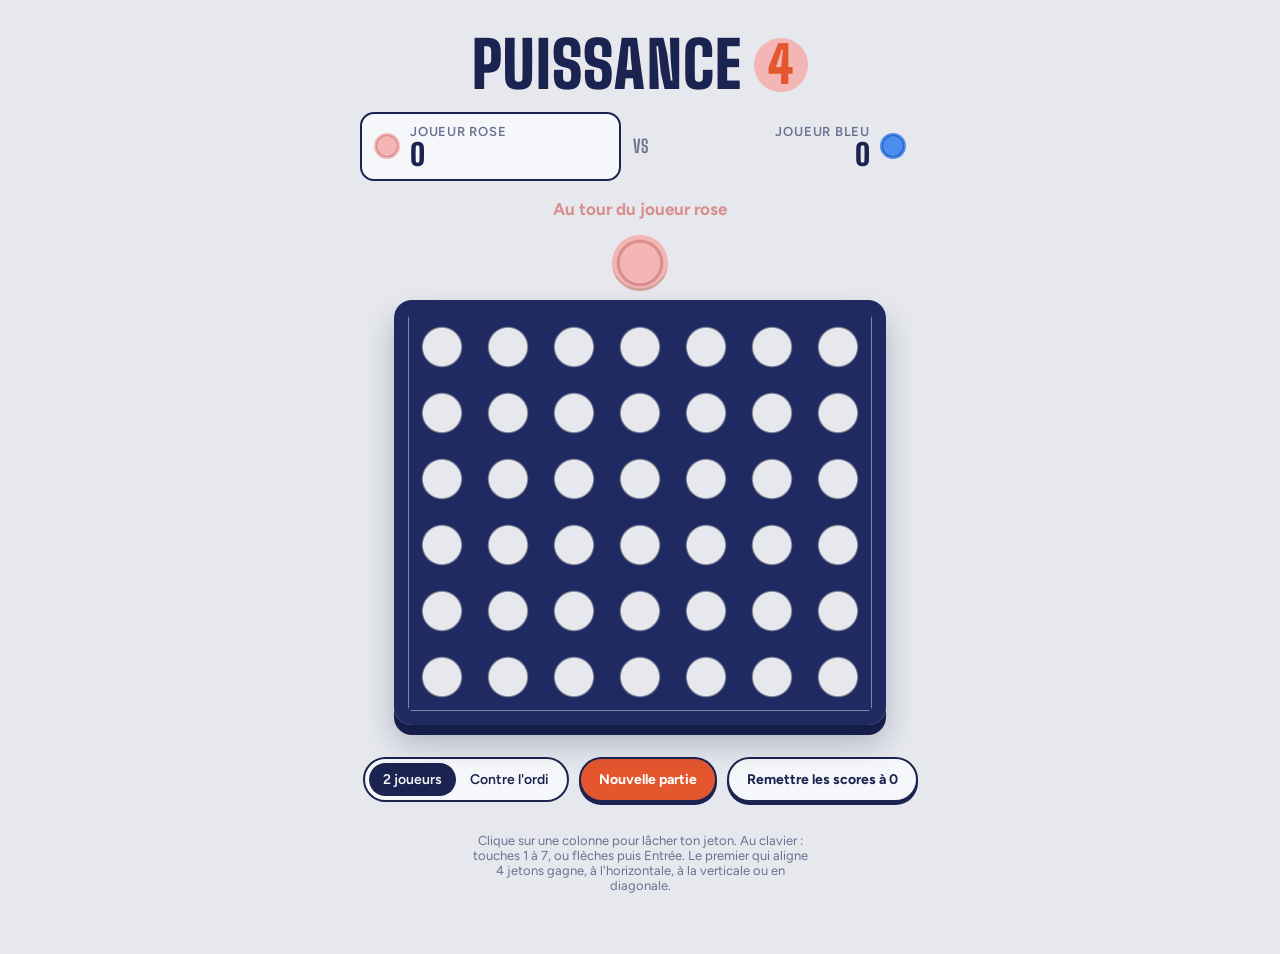
==== index.html @ 3b533d45 "Premier commit : Puissance 4 Noa Co-Authored-By: Claude Opus 5.5 <noreply@anthropic.com>" ====
<!doctype html>
<html lang="fr">
<head>
<meta charset="utf-8">
<meta name="viewport" content="width=device-width, initial-scale=1, viewport-fit=cover">
<title>Puissance 4</title>
<meta name="claude:viewport-fit-sides" content="cover">
<link rel="preconnect" href="https://fonts.googleapis.com">
<link rel="stylesheet" href="https://fonts.googleapis.com/css2?family=Big+Shoulders+Display:wght@700;900&family=Figtree:wght@400;600;700&display=swap">
<style>
  /* Mise en page : une colonne centrée, le plateau est la pièce maîtresse, comme la boîte du jeu posée sur la table. */
  :root {
    --table: #E6E8EE;      /* fond, gris légèrement bleuté */
    --ink: #1B2350;        /* texte, bleu nuit */
    --board: #1F2A63;      /* plateau bleu marine */
    --board-edge: #151D49;
    --rose: #F3B6B4;       /* jetons joueur 1 */
    --rose-deep: #D98F8D;
    --bleu: #4C8DF0;       /* jetons joueur 2 */
    --bleu-deep: #2F67C4;
    --accent: #E4572E;     /* orange des lettres de la boîte */
    --muted: #6A7090;
    --card: #F6F7FA;

    --display: "Big Shoulders Display", "Arial Narrow", Impact, sans-serif;
    --body: "Figtree", system-ui, -apple-system, "Segoe UI", sans-serif;

    --cell: min(12.4vw, 66px);
    --pad: calc(var(--cell) * 0.22);
    color-scheme: light;
  }
  html, body { background: var(--table); color: var(--ink); }
  body {
    font-family: var(--body);
    font-size: 15px;
    padding-left: max(16px, env(safe-area-inset-left, 0px));
    padding-right: max(16px, env(safe-area-inset-right, 0px));
    padding-block: 28px 40px;
  }
  .wrap { max-width: 560px; margin: 0 auto; display: flex; flex-direction: column; align-items: center; gap: 18px; }

  h1 {
    font-family: var(--display);
    font-weight: 900;
    font-size: clamp(40px, 11vw, 64px);
    line-height: .9;
    letter-spacing: .02em;
    text-transform: uppercase;
    margin: 0;
    display: flex; align-items: center; gap: .18em;
  }
  h1 .four {
    display: inline-grid; place-items: center;
    width: 1.05em; height: 1.05em; border-radius: 50%;
    background: var(--rose); color: var(--accent);
    font-size: .8em;
  }

  /* Score et tour */
  .scoreboard { display: grid; grid-template-columns: 1fr auto 1fr; align-items: center; gap: 12px; width: 100%; }
  .player {
    display: flex; align-items: center; gap: 10px;
    padding: 10px 12px; border-radius: 14px;
    border: 2px solid transparent;
    transition: border-color .2s, background .2s;
    min-width: 0;
  }
  .player.p2 { flex-direction: row-reverse; text-align: right; }
  .player.active { border-color: var(--ink); background: var(--card); }
  .chip { width: 26px; height: 26px; border-radius: 50%; flex: none; }
  .chip.r { background: radial-gradient(circle, var(--rose) 52%, var(--rose-deep) 54%, var(--rose-deep) 60%, var(--rose) 62%); }
  .chip.b { background: radial-gradient(circle, var(--bleu) 52%, var(--bleu-deep) 54%, var(--bleu-deep) 60%, var(--bleu) 62%); }
  .pname { font-weight: 600; font-size: 13px; color: var(--muted); text-transform: uppercase; letter-spacing: .06em; white-space: nowrap; overflow: hidden; text-overflow: ellipsis; }
  .pscore { font-family: var(--display); font-weight: 900; font-size: 30px; line-height: 1; font-variant-numeric: tabular-nums; }
  .vs { font-family: var(--display); font-weight: 700; color: var(--muted); font-size: 18px; }

  .status { min-height: 1.4em; font-weight: 700; font-size: 17px; text-align: center; }
  .status .r { color: var(--rose-deep); }
  .status .b { color: var(--bleu-deep); }

  /* Plateau */
  .game { position: relative; touch-action: manipulation; user-select: none; -webkit-user-select: none; }
  .hover-row { position: relative; height: calc(var(--cell) * 0.9); margin: 0 var(--pad); }
  .ghost {
    position: absolute; bottom: 4px; left: 0;
    width: var(--cell); height: var(--cell);
    display: grid; place-items: center;
    transition: transform .12s ease-out, opacity .15s;
    pointer-events: none;
  }
  .ghost .disc { width: 84%; height: 84%; }

  .board {
    position: relative;
    padding: var(--pad);
    border-radius: 18px;
  }
  .discs, .front {
    display: grid;
    grid-template-columns: repeat(7, var(--cell));
    grid-template-rows: repeat(6, var(--cell));
  }
  .discs { position: relative; z-index: 1; }
  .slot { display: grid; place-items: center; position: relative; }
  /* La façade du plateau passe devant les jetons : on voit le jeton tomber derrière les trous */
  .front {
    position: absolute; inset: 0; z-index: 2;
    padding: var(--pad);
    border-radius: 18px;
    box-shadow: inset 0 0 0 var(--pad) var(--board), 0 10px 0 var(--board-edge), 0 18px 30px rgba(20,25,60,.25);
    pointer-events: none;
  }
  .hole { background: radial-gradient(circle, transparent 40%, rgba(0,0,0,.28) 41%, var(--board) 44.5%); }

  .disc {
    width: 80%; height: 80%; border-radius: 50%;
  }
  .disc.r { background: radial-gradient(circle, var(--rose) 50%, var(--rose-deep) 52%, var(--rose-deep) 58%, var(--rose) 60%); box-shadow: inset 0 -3px 0 rgba(0,0,0,.12); }
  .disc.b { background: radial-gradient(circle, var(--bleu) 50%, var(--bleu-deep) 52%, var(--bleu-deep) 58%, var(--bleu) 60%); box-shadow: inset 0 -3px 0 rgba(0,0,0,.15); }
  .discs .disc.drop { animation: fall var(--t, .45s) cubic-bezier(.5,0,1,1) forwards, bounce .22s ease-out var(--t, .45s); }
  @keyframes fall { from { transform: translateY(var(--from)); } to { transform: translateY(0); } }
  @keyframes bounce { 0% { transform: translateY(0); } 40% { transform: translateY(-14%); } 100% { transform: translateY(0); } }

  .discs .disc.win { animation: pulse .9s ease-in-out infinite alternate; outline: 4px solid #fff; outline-offset: -2px; }
  .board.over .disc:not(.win) { opacity: .45; transition: opacity .4s; }
  @keyframes pulse { from { transform: scale(1); } to { transform: scale(1.1); } }

  /* Colonnes cliquables, posées au-dessus de tout */
  .cols { position: absolute; inset: 0; z-index: 3; display: grid; grid-template-columns: repeat(7, 1fr); padding: 0 var(--pad); }
  .col { background: none; border: 0; padding: 0; cursor: pointer; border-radius: 8px; }
  .col:focus-visible { outline: 3px solid var(--accent); outline-offset: -3px; }
  .col:disabled { cursor: default; }

  /* Commandes */
  .controls { display: flex; flex-wrap: wrap; justify-content: center; gap: 10px; margin-top: 14px; }
  .seg { display: inline-flex; background: var(--card); border-radius: 999px; padding: 4px; border: 2px solid var(--ink); }
  .seg button { border: 0; background: none; font: 600 14px var(--body); color: var(--ink); padding: 8px 14px; border-radius: 999px; cursor: pointer; }
  .seg button[aria-pressed="true"] { background: var(--ink); color: var(--card); }
  .btn { font: 700 14px var(--body); padding: 10px 18px; border-radius: 999px; border: 2px solid var(--ink); background: var(--accent); color: #fff; cursor: pointer; box-shadow: 0 3px 0 var(--ink); }
  .btn.ghostbtn { background: var(--card); color: var(--ink); }
  .btn:active { transform: translateY(2px); box-shadow: 0 1px 0 var(--ink); }
  button:focus-visible { outline: 3px solid var(--accent); outline-offset: 2px; }

  .hint { color: var(--muted); font-size: 13px; text-align: center; max-width: 42ch; }

  @media (prefers-reduced-motion: reduce) {
    .discs .disc.drop { animation: none; }
    .disc.win { animation: none; }
  }
</style>
</head>
<body>

<div class="wrap">
  <h1>Puissance <span class="four">4</span></h1>

  <div class="scoreboard">
    <div class="player p1 active" id="p1">
      <span class="chip r"></span>
      <div style="min-width:0"><div class="pname" id="name1">Joueur rose</div><div class="pscore" id="score1">0</div></div>
    </div>
    <span class="vs">VS</span>
    <div class="player p2" id="p2">
      <span class="chip b"></span>
      <div style="min-width:0"><div class="pname" id="name2">Joueur bleu</div><div class="pscore" id="score2">0</div></div>
    </div>
  </div>

  <div class="status" id="status" aria-live="polite"></div>

  <div class="game">
    <div class="hover-row"><div class="ghost" id="ghost"><div class="disc r"></div></div></div>
    <div class="board" id="board">
      <div class="discs" id="discs"></div>
      <div class="front" id="front"></div>
      <div class="cols" id="cols"></div>
    </div>
  </div>

  <div class="controls">
    <div class="seg" role="group" aria-label="Mode de jeu">
      <button id="mode2" aria-pressed="true">2 joueurs</button>
      <button id="modeAI" aria-pressed="false">Contre l'ordi</button>
    </div>
    <button class="btn" id="newGame">Nouvelle partie</button>
    <button class="btn ghostbtn" id="resetScore">Remettre les scores à 0</button>
  </div>

  <p class="hint">Clique sur une colonne pour lâcher ton jeton. Au clavier : touches 1 à 7, ou flèches puis Entrée. Le premier qui aligne 4 jetons gagne, à l'horizontale, à la verticale ou en diagonale.</p>
</div>

<script>
(() => {
  const ROWS = 6, COLS = 7;
  const NAMES = { 1: "rose", 2: "bleu" };
  const $ = id => document.getElementById(id);
  const discsEl = $("discs"), frontEl = $("front"), colsEl = $("cols"), boardEl = $("board");
  const ghost = $("ghost"), statusEl = $("status");

  let grid, current, starter = 1, over, busy, vsAI = false, hoverCol = 3;
  const scores = { 1: 0, 2: 0 };

  // Construction du plateau : 42 emplacements, 42 trous, 7 colonnes cliquables
  const slots = [];
  for (let r = 0; r < ROWS; r++) {
    slots.push([]);
    for (let c = 0; c < COLS; c++) {
      const s = document.createElement("div"); s.className = "slot";
      discsEl.appendChild(s); slots[r].push(s);
      const h = document.createElement("div"); h.className = "hole";
      frontEl.appendChild(h);
    }
  }
  const colBtns = [];
  for (let c = 0; c < COLS; c++) {
    const b = document.createElement("button");
    b.className = "col"; b.setAttribute("aria-label", "Colonne " + (c + 1));
    b.addEventListener("click", () => humanPlay(c));
    b.addEventListener("pointerenter", () => setHover(c));
    b.addEventListener("focus", () => setHover(c));
    colsEl.appendChild(b); colBtns.push(b);
  }

  function newGame() {
    grid = Array.from({ length: ROWS }, () => Array(COLS).fill(0));
    slots.flat().forEach(s => s.innerHTML = "");
    boardEl.classList.remove("over");
    over = false; busy = false;
    current = starter;
    starter = starter === 1 ? 2 : 1; // on alterne qui commence
    render();
    maybeAI();
  }

  const lowestRow = (g, c) => { for (let r = ROWS - 1; r >= 0; r--) if (!g[r][c]) return r; return -1; };

  // Vérifie si le jeton posé en (r,c) complète un alignement de 4
  function winningLine(g, r, c, p) {
    const dirs = [[0, 1], [1, 0], [1, 1], [1, -1]];
    for (const [dr, dc] of dirs) {
      const line = [[r, c]];
      for (const s of [1, -1]) {
        let rr = r + dr * s, cc = c + dc * s;
        while (rr >= 0 && rr < ROWS && cc >= 0 && cc < COLS && g[rr][cc] === p) {
          line.push([rr, cc]); rr += dr * s; cc += dc * s;
        }
      }
      if (line.length >= 4) return line;
    }
    return null;
  }

  function humanPlay(c) {
    if (over || busy || (vsAI && current === 2)) return;
    play(c);
  }

  function play(c) {
    const r = lowestRow(grid, c);
    if (r < 0) { statusEl.textContent = "Cette colonne est pleine, choisis-en une autre."; return; }
    busy = true;
    grid[r][c] = current;
    const d = document.createElement("div");
    d.className = "disc drop " + (current === 1 ? "r" : "b");
    // Le jeton part du dessus du plateau : plus il tombe bas, plus la chute dure
    d.style.setProperty("--from", `calc(${-(r + 1.3)} * var(--cell))`);
    const t = 0.22 + 0.06 * r;
    d.style.setProperty("--t", t + "s");
    slots[r][c].appendChild(d);
    ghost.style.opacity = 0;

    const reduce = matchMedia("(prefers-reduced-motion: reduce)").matches;
    setTimeout(() => afterMove(r, c), reduce ? 50 : (t + 0.2) * 1000);
  }

  function afterMove(r, c) {
    const line = winningLine(grid, r, c, current);
    if (line) {
      over = true;
      scores[current]++;
      line.forEach(([rr, cc]) => slots[rr][cc].firstChild.classList.add("win"));
      boardEl.classList.add("over");
      statusEl.innerHTML = `<span class="${current === 1 ? "r" : "b"}">${label(current)} ${vsAI && current === 1 ? "gagnes" : "gagne"} !</span>`;
    } else if (grid[0].every(Boolean)) {
      over = true;
      statusEl.textContent = "Match nul, le plateau est plein.";
    } else {
      current = current === 1 ? 2 : 1;
    }
    busy = false;
    render();
    maybeAI();
  }

  function label(p) {
    if (vsAI) return p === 1 ? "Tu" : "L'ordi";
    return "Le joueur " + NAMES[p];
  }

  function render() {
    $("score1").textContent = scores[1];
    $("score2").textContent = scores[2];
    $("name1").textContent = vsAI ? "Toi" : "Joueur rose";
    $("name2").textContent = vsAI ? "Ordi" : "Joueur bleu";
    $("p1").classList.toggle("active", !over && current === 1);
    $("p2").classList.toggle("active", !over && current === 2);
    colBtns.forEach((b, c) => b.disabled = over || grid[0][c] !== 0);
    if (!over) {
      const who = `<span class="${current === 1 ? "r" : "b"}">`;
      statusEl.innerHTML = vsAI
        ? (current === 1 ? `${who}À toi de jouer</span>` : `${who}L'ordi réfléchit…</span>`)
        : `${who}Au tour du joueur ${NAMES[current]}</span>`;
    }
    ghost.firstChild.className = "disc " + (current === 1 ? "r" : "b");
    const showGhost = !over && !busy && !(vsAI && current === 2);
    ghost.style.opacity = showGhost ? 1 : 0;
    setHover(hoverCol);
  }

  function setHover(c) {
    hoverCol = c;
    ghost.style.transform = `translateX(calc(${c} * var(--cell)))`;
  }

  // IA simple : gagne si possible, bloque sinon, évite d'offrir la victoire, préfère le centre
  function aiChoose() {
    const valid = [...Array(COLS).keys()].filter(c => grid[0][c] === 0);
    const test = (c, p) => { const r = lowestRow(grid, c); grid[r][c] = p; const w = !!winningLine(grid, r, c, p); grid[r][c] = 0; return w; };
    for (const c of valid) if (test(c, 2)) return c;
    for (const c of valid) if (test(c, 1)) return c;
    const safe = valid.filter(c => {
      const r = lowestRow(grid, c);
      if (r === 0) return true;
      grid[r][c] = 2;
      const danger = test(c, 1);
      grid[r][c] = 0;
      return !danger;
    });
    const pool = safe.length ? safe : valid;
    let best = pool[0], bestScore = -Infinity;
    for (const c of pool) {
      const s = (3 - Math.abs(3 - c)) + Math.random() * 2.2;
      if (s > bestScore) { bestScore = s; best = c; }
    }
    return best;
  }

  function maybeAI() {
    if (vsAI && !over && current === 2) {
      busy = true;
      setTimeout(() => { busy = false; play(aiChoose()); }, 550);
    }
  }

  function setMode(ai) {
    vsAI = ai;
    $("mode2").setAttribute("aria-pressed", String(!ai));
    $("modeAI").setAttribute("aria-pressed", String(ai));
    scores[1] = scores[2] = 0;
    starter = 1;
    newGame();
  }

  $("mode2").addEventListener("click", () => setMode(false));
  $("modeAI").addEventListener("click", () => setMode(true));
  $("newGame").addEventListener("click", newGame);
  $("resetScore").addEventListener("click", () => { scores[1] = scores[2] = 0; render(); });

  document.addEventListener("keydown", e => {
    if (e.target.closest && e.target.closest(".controls")) return;
    if (/^[1-7]$/.test(e.key)) { humanPlay(+e.key - 1); setHover(+e.key - 1); }
    else if (e.key === "ArrowLeft") { setHover(Math.max(0, hoverCol - 1)); e.preventDefault(); }
    else if (e.key === "ArrowRight") { setHover(Math.min(COLS - 1, hoverCol + 1)); e.preventDefault(); }
    else if ((e.key === "Enter" || e.key === " " || e.key === "ArrowDown") && !e.target.classList.contains("col")) { humanPlay(hoverCol); e.preventDefault(); }
  });

  newGame();
})();
</script>
</body>
</html>
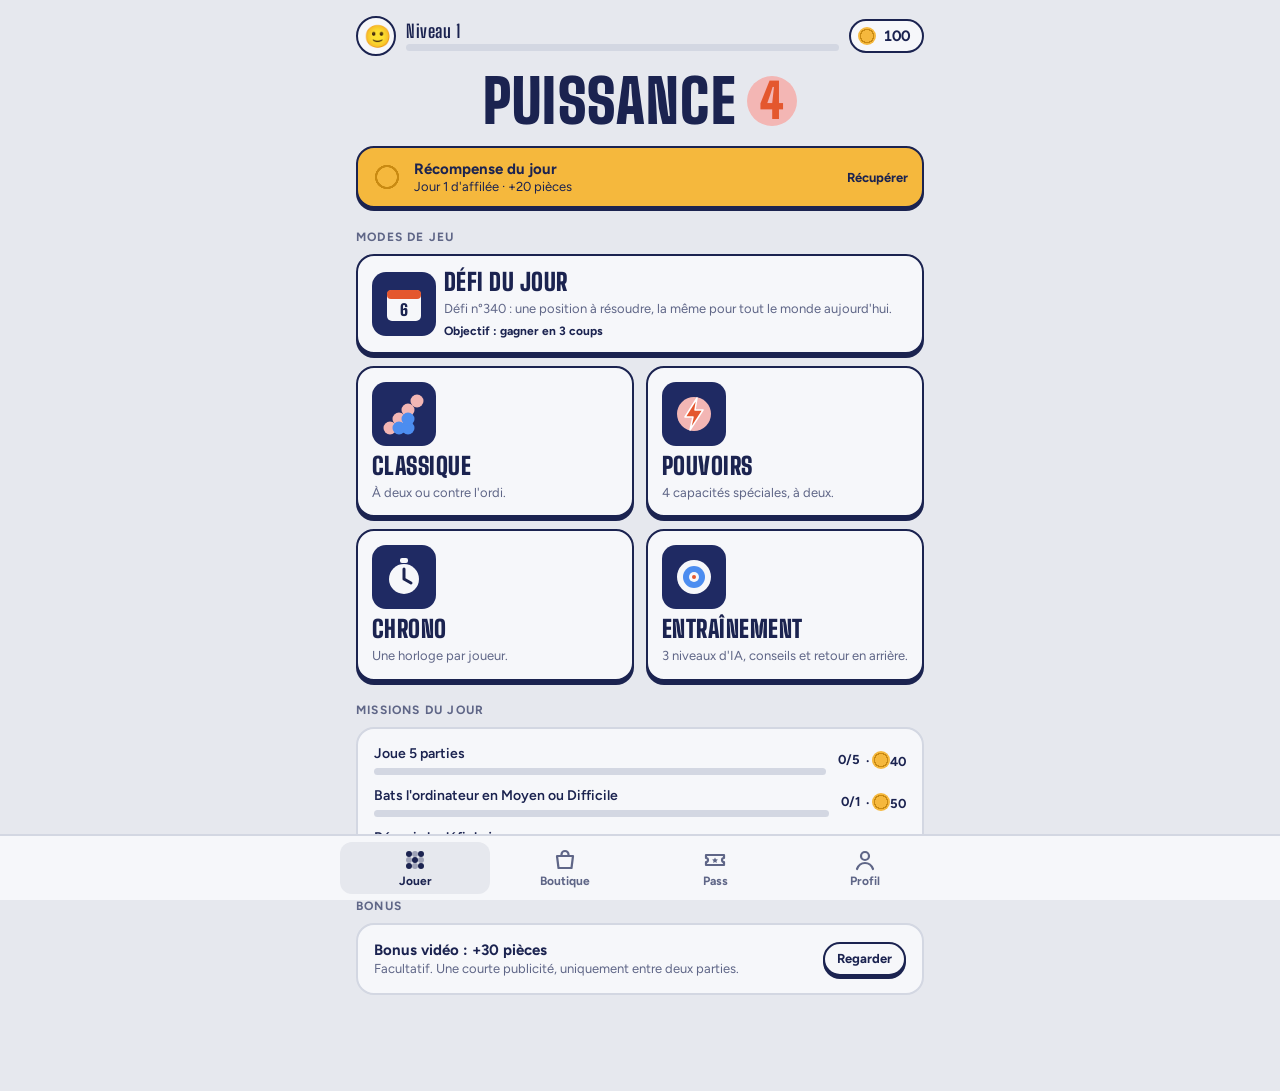
==== commit f89c5013: "Ajouter les modes de jeu, la progression et la boutique cosmétique - Menu des modes : Classique, Pou" ====
--- a/index.html
+++ b/index.html
@@ -3,379 +3,144 @@
 <head>
 <meta charset="utf-8">
 <meta name="viewport" content="width=device-width, initial-scale=1, viewport-fit=cover">
-<title>Puissance 4</title>
-<meta name="claude:viewport-fit-sides" content="cover">
+<title>Puissance 4 Noa</title>
+<meta name="description" content="Puissance 4 gratuit : classique, pouvoirs, chrono, défi du jour et entraînement contre l'ordinateur.">
 <link rel="preconnect" href="https://fonts.googleapis.com">
 <link rel="stylesheet" href="https://fonts.googleapis.com/css2?family=Big+Shoulders+Display:wght@700;900&family=Figtree:wght@400;600;700&display=swap">
-<style>
-  /* Mise en page : une colonne centrée, le plateau est la pièce maîtresse, comme la boîte du jeu posée sur la table. */
-  :root {
-    --table: #E6E8EE;      /* fond, gris légèrement bleuté */
-    --ink: #1B2350;        /* texte, bleu nuit */
-    --board: #1F2A63;      /* plateau bleu marine */
-    --board-edge: #151D49;
-    --rose: #F3B6B4;       /* jetons joueur 1 */
-    --rose-deep: #D98F8D;
-    --bleu: #4C8DF0;       /* jetons joueur 2 */
-    --bleu-deep: #2F67C4;
-    --accent: #E4572E;     /* orange des lettres de la boîte */
-    --muted: #6A7090;
-    --card: #F6F7FA;
-
-    --display: "Big Shoulders Display", "Arial Narrow", Impact, sans-serif;
-    --body: "Figtree", system-ui, -apple-system, "Segoe UI", sans-serif;
-
-    --cell: min(12.4vw, 66px);
-    --pad: calc(var(--cell) * 0.22);
-    color-scheme: light;
-  }
-  html, body { background: var(--table); color: var(--ink); }
-  body {
-    font-family: var(--body);
-    font-size: 15px;
-    padding-left: max(16px, env(safe-area-inset-left, 0px));
-    padding-right: max(16px, env(safe-area-inset-right, 0px));
-    padding-block: 28px 40px;
-  }
-  .wrap { max-width: 560px; margin: 0 auto; display: flex; flex-direction: column; align-items: center; gap: 18px; }
-
-  h1 {
-    font-family: var(--display);
-    font-weight: 900;
-    font-size: clamp(40px, 11vw, 64px);
-    line-height: .9;
-    letter-spacing: .02em;
-    text-transform: uppercase;
-    margin: 0;
-    display: flex; align-items: center; gap: .18em;
-  }
-  h1 .four {
-    display: inline-grid; place-items: center;
-    width: 1.05em; height: 1.05em; border-radius: 50%;
-    background: var(--rose); color: var(--accent);
-    font-size: .8em;
-  }
-
-  /* Score et tour */
-  .scoreboard { display: grid; grid-template-columns: 1fr auto 1fr; align-items: center; gap: 12px; width: 100%; }
-  .player {
-    display: flex; align-items: center; gap: 10px;
-    padding: 10px 12px; border-radius: 14px;
-    border: 2px solid transparent;
-    transition: border-color .2s, background .2s;
-    min-width: 0;
-  }
-  .player.p2 { flex-direction: row-reverse; text-align: right; }
-  .player.active { border-color: var(--ink); background: var(--card); }
-  .chip { width: 26px; height: 26px; border-radius: 50%; flex: none; }
-  .chip.r { background: radial-gradient(circle, var(--rose) 52%, var(--rose-deep) 54%, var(--rose-deep) 60%, var(--rose) 62%); }
-  .chip.b { background: radial-gradient(circle, var(--bleu) 52%, var(--bleu-deep) 54%, var(--bleu-deep) 60%, var(--bleu) 62%); }
-  .pname { font-weight: 600; font-size: 13px; color: var(--muted); text-transform: uppercase; letter-spacing: .06em; white-space: nowrap; overflow: hidden; text-overflow: ellipsis; }
-  .pscore { font-family: var(--display); font-weight: 900; font-size: 30px; line-height: 1; font-variant-numeric: tabular-nums; }
-  .vs { font-family: var(--display); font-weight: 700; color: var(--muted); font-size: 18px; }
-
-  .status { min-height: 1.4em; font-weight: 700; font-size: 17px; text-align: center; }
-  .status .r { color: var(--rose-deep); }
-  .status .b { color: var(--bleu-deep); }
-
-  /* Plateau */
-  .game { position: relative; touch-action: manipulation; user-select: none; -webkit-user-select: none; }
-  .hover-row { position: relative; height: calc(var(--cell) * 0.9); margin: 0 var(--pad); }
-  .ghost {
-    position: absolute; bottom: 4px; left: 0;
-    width: var(--cell); height: var(--cell);
-    display: grid; place-items: center;
-    transition: transform .12s ease-out, opacity .15s;
-    pointer-events: none;
-  }
-  .ghost .disc { width: 84%; height: 84%; }
-
-  .board {
-    position: relative;
-    padding: var(--pad);
-    border-radius: 18px;
-  }
-  .discs, .front {
-    display: grid;
-    grid-template-columns: repeat(7, var(--cell));
-    grid-template-rows: repeat(6, var(--cell));
-  }
-  .discs { position: relative; z-index: 1; }
-  .slot { display: grid; place-items: center; position: relative; }
-  /* La façade du plateau passe devant les jetons : on voit le jeton tomber derrière les trous */
-  .front {
-    position: absolute; inset: 0; z-index: 2;
-    padding: var(--pad);
-    border-radius: 18px;
-    box-shadow: inset 0 0 0 var(--pad) var(--board), 0 10px 0 var(--board-edge), 0 18px 30px rgba(20,25,60,.25);
-    pointer-events: none;
-  }
-  .hole { background: radial-gradient(circle, transparent 40%, rgba(0,0,0,.28) 41%, var(--board) 44.5%); }
-
-  .disc {
-    width: 80%; height: 80%; border-radius: 50%;
-  }
-  .disc.r { background: radial-gradient(circle, var(--rose) 50%, var(--rose-deep) 52%, var(--rose-deep) 58%, var(--rose) 60%); box-shadow: inset 0 -3px 0 rgba(0,0,0,.12); }
-  .disc.b { background: radial-gradient(circle, var(--bleu) 50%, var(--bleu-deep) 52%, var(--bleu-deep) 58%, var(--bleu) 60%); box-shadow: inset 0 -3px 0 rgba(0,0,0,.15); }
-  .discs .disc.drop { animation: fall var(--t, .45s) cubic-bezier(.5,0,1,1) forwards, bounce .22s ease-out var(--t, .45s); }
-  @keyframes fall { from { transform: translateY(var(--from)); } to { transform: translateY(0); } }
-  @keyframes bounce { 0% { transform: translateY(0); } 40% { transform: translateY(-14%); } 100% { transform: translateY(0); } }
-
-  .discs .disc.win { animation: pulse .9s ease-in-out infinite alternate; outline: 4px solid #fff; outline-offset: -2px; }
-  .board.over .disc:not(.win) { opacity: .45; transition: opacity .4s; }
-  @keyframes pulse { from { transform: scale(1); } to { transform: scale(1.1); } }
-
-  /* Colonnes cliquables, posées au-dessus de tout */
-  .cols { position: absolute; inset: 0; z-index: 3; display: grid; grid-template-columns: repeat(7, 1fr); padding: 0 var(--pad); }
-  .col { background: none; border: 0; padding: 0; cursor: pointer; border-radius: 8px; }
-  .col:focus-visible { outline: 3px solid var(--accent); outline-offset: -3px; }
-  .col:disabled { cursor: default; }
-
-  /* Commandes */
-  .controls { display: flex; flex-wrap: wrap; justify-content: center; gap: 10px; margin-top: 14px; }
-  .seg { display: inline-flex; background: var(--card); border-radius: 999px; padding: 4px; border: 2px solid var(--ink); }
-  .seg button { border: 0; background: none; font: 600 14px var(--body); color: var(--ink); padding: 8px 14px; border-radius: 999px; cursor: pointer; }
-  .seg button[aria-pressed="true"] { background: var(--ink); color: var(--card); }
-  .btn { font: 700 14px var(--body); padding: 10px 18px; border-radius: 999px; border: 2px solid var(--ink); background: var(--accent); color: #fff; cursor: pointer; box-shadow: 0 3px 0 var(--ink); }
-  .btn.ghostbtn { background: var(--card); color: var(--ink); }
-  .btn:active { transform: translateY(2px); box-shadow: 0 1px 0 var(--ink); }
-  button:focus-visible { outline: 3px solid var(--accent); outline-offset: 2px; }
-
-  .hint { color: var(--muted); font-size: 13px; text-align: center; max-width: 42ch; }
-
-  @media (prefers-reduced-motion: reduce) {
-    .discs .disc.drop { animation: none; }
-    .disc.win { animation: none; }
-  }
-</style>
+<link rel="stylesheet" href="css/style.css?v=7">
 </head>
 <body>
+<div class="app" id="app">
 
-<div class="wrap">
-  <h1>Puissance <span class="four">4</span></h1>
+  <header class="topbar">
+    <button class="avatar-btn" id="topAvatar" aria-label="Ouvrir mon profil">🙂</button>
+    <div class="lvl">
+      <b id="topLevel">Niveau 1</b>
+      <div class="bar" aria-hidden="true"><i id="topLevelBar" style="width:0%"></i></div>
+    </div>
+    <div class="coins" id="topCoins" title="Pièces gagnées en jouant (non convertibles en argent)">
+      <span class="coin" aria-hidden="true"></span><span id="coinCount">0</span><span class="sr" hidden>pièces</span>
+    </div>
+  </header>
 
-  <div class="scoreboard">
-    <div class="player p1 active" id="p1">
-      <span class="chip r"></span>
-      <div style="min-width:0"><div class="pname" id="name1">Joueur rose</div><div class="pscore" id="score1">0</div></div>
+  <!-- ===== Accueil : menu des modes ===== -->
+  <section class="screen" id="screen-home">
+    <h1 class="logo">Puissance <span class="four">4</span></h1>
+    <button class="login-banner" id="loginBanner" hidden></button>
+    <h2 class="section-title">Modes de jeu</h2>
+    <div class="modes" id="modeCards"></div>
+    <h2 class="section-title">Missions du jour</h2>
+    <div class="card missions" id="missionList"></div>
+    <h2 class="section-title">Bonus</h2>
+    <div class="card" id="adCard"></div>
+  </section>
+
+  <!-- ===== Partie ===== -->
+  <section class="screen" id="screen-game" hidden>
+    <div class="gamebar">
+      <button class="back" id="backBtn">← Modes</button>
+      <span class="title" id="modeTitle">Classique</span>
+      <button class="icon-btn" id="rulesBtn" aria-label="Revoir les règles du mode">?</button>
     </div>
-    <span class="vs">VS</span>
-    <div class="player p2" id="p2">
-      <span class="chip b"></span>
-      <div style="min-width:0"><div class="pname" id="name2">Joueur bleu</div><div class="pscore" id="score2">0</div></div>
+    <div class="game-wrap">
+      <div class="scoreboard">
+        <div class="player p1 active" id="p1">
+          <span class="ava" id="ava1">🙂</span>
+          <div class="pinfo"><div class="pname" id="name1">Joueur rose</div><div class="pscore" id="score1">0</div><div class="clock" id="clock1" hidden></div></div>
+        </div>
+        <span class="vs">VS</span>
+        <div class="player p2" id="p2">
+          <span class="ava" id="ava2">🙂</span>
+          <div class="pinfo"><div class="pname" id="name2">Joueur bleu</div><div class="pscore" id="score2">0</div><div class="clock" id="clock2" hidden></div></div>
+        </div>
+      </div>
+
+      <div class="status" id="status" aria-live="polite"></div>
+      <div class="banner" id="banner" hidden></div>
+
+      <div class="game">
+        <div class="hover-row"><div class="ghost" id="ghost"><div class="disc p1"></div></div></div>
+        <div class="board v-pulse" id="board">
+          <div class="discs" id="discs"></div>
+          <div class="front" id="front"></div>
+          <div id="blockLayer"></div>
+          <div class="cols" id="cols"></div>
+        </div>
+      </div>
+
+      <div class="mode-panel" id="powersPanel" hidden></div>
+      <div class="mode-panel" id="trainingPanel" hidden>
+        <div class="tools">
+          <button class="btn secondary" id="hintBtn">Conseil</button>
+          <button class="btn secondary" id="undoBtn">Annuler mon coup</button>
+        </div>
+        <p class="panel-note" id="trainingNote"></p>
+      </div>
+      <div class="mode-panel" id="dailyPanel" hidden></div>
+
+      <div class="controls">
+        <button class="btn" id="newGame">Nouvelle partie</button>
+        <button class="btn secondary" id="resetScore">Remettre les scores à 0</button>
+      </div>
+      <p class="hint-text">Clique sur une colonne pour lâcher ton jeton. Au clavier : touches 1 à 7, ou flèches puis Entrée.</p>
     </div>
-  </div>
+  </section>
 
-  <div class="status" id="status" aria-live="polite"></div>
+  <!-- ===== Boutique ===== -->
+  <section class="screen" id="screen-shop" hidden>
+    <h1 class="screen-title">Boutique</h1>
+    <p class="lead">Uniquement des objets cosmétiques : aucun ne donne d'avantage en partie. La plupart s'obtiennent avec les pièces gagnées en jouant.</p>
+    <div class="chips" id="shopTabs" role="group" aria-label="Catégories"></div>
+    <div id="shopGrid"></div>
+    <div class="card info-card" id="shopInfo"></div>
+  </section>
 
-  <div class="game">
-    <div class="hover-row"><div class="ghost" id="ghost"><div class="disc r"></div></div></div>
-    <div class="board" id="board">
-      <div class="discs" id="discs"></div>
-      <div class="front" id="front"></div>
-      <div class="cols" id="cols"></div>
-    </div>
-  </div>
+  <!-- ===== Pass de saison ===== -->
+  <section class="screen" id="screen-pass" hidden>
+    <h1 class="screen-title">Pass de saison</h1>
+    <p class="lead" id="passLead"></p>
+    <div class="card pass-head" id="passHead"></div>
+    <div class="tiers" id="tierList"></div>
+  </section>
 
-  <div class="controls">
-    <div class="seg" role="group" aria-label="Mode de jeu">
-      <button id="mode2" aria-pressed="true">2 joueurs</button>
-      <button id="modeAI" aria-pressed="false">Contre l'ordi</button>
-    </div>
-    <button class="btn" id="newGame">Nouvelle partie</button>
-    <button class="btn ghostbtn" id="resetScore">Remettre les scores à 0</button>
-  </div>
-
-  <p class="hint">Clique sur une colonne pour lâcher ton jeton. Au clavier : touches 1 à 7, ou flèches puis Entrée. Le premier qui aligne 4 jetons gagne, à l'horizontale, à la verticale ou en diagonale.</p>
+  <!-- ===== Profil ===== -->
+  <section class="screen" id="screen-profile" hidden>
+    <div id="profileBody"></div>
+  </section>
 </div>
 
-<script>
-(() => {
-  const ROWS = 6, COLS = 7;
-  const NAMES = { 1: "rose", 2: "bleu" };
-  const $ = id => document.getElementById(id);
-  const discsEl = $("discs"), frontEl = $("front"), colsEl = $("cols"), boardEl = $("board");
-  const ghost = $("ghost"), statusEl = $("status");
+<nav class="tabbar" id="tabbar" aria-label="Navigation principale">
+  <div class="inner">
+    <button class="tab" data-tab="home" aria-current="page">
+      <svg viewBox="0 0 24 24" fill="currentColor" aria-hidden="true"><circle cx="6" cy="6" r="3"/><circle cx="12" cy="6" r="3" opacity=".35"/><circle cx="18" cy="6" r="3"/><circle cx="6" cy="12" r="3" opacity=".35"/><circle cx="12" cy="12" r="3"/><circle cx="18" cy="12" r="3" opacity=".35"/><circle cx="6" cy="18" r="3"/><circle cx="12" cy="18" r="3" opacity=".35"/><circle cx="18" cy="18" r="3"/></svg>
+      Jouer</button>
+    <button class="tab" data-tab="shop">
+      <svg viewBox="0 0 24 24" fill="none" stroke="currentColor" stroke-width="2.2" stroke-linejoin="round" aria-hidden="true"><path d="M4 8h16l-1.5 12h-13z"/><path d="M8.5 8V6.5a3.5 3.5 0 0 1 7 0V8"/></svg>
+      Boutique</button>
+    <button class="tab" data-tab="pass">
+      <svg viewBox="0 0 24 24" fill="none" stroke="currentColor" stroke-width="2.2" stroke-linejoin="round" aria-hidden="true"><path d="M3 7h18v3a2 2 0 0 0 0 4v3H3v-3a2 2 0 0 0 0-4z"/><path d="M12 9.5l.9 1.8 2 .3-1.45 1.4.35 2-1.8-.95-1.8.95.35-2-1.45-1.4 2-.3z" fill="currentColor" stroke="none"/></svg>
+      Pass</button>
+    <button class="tab" data-tab="profile">
+      <svg viewBox="0 0 24 24" fill="none" stroke="currentColor" stroke-width="2.2" aria-hidden="true"><circle cx="12" cy="8" r="4"/><path d="M4 21c1.5-4 4.5-6 8-6s6.5 2 8 6" stroke-linecap="round"/></svg>
+      Profil</button>
+  </div>
+</nav>
 
-  let grid, current, starter = 1, over, busy, vsAI = false, hoverCol = 3;
-  const scores = { 1: 0, 2: 0 };
+<div class="sheet-backdrop" id="sheet" hidden>
+  <div class="sheet" role="dialog" aria-modal="true" aria-labelledby="sheetTitle" id="sheetBody"></div>
+</div>
+<div class="toast" id="toast" role="status" hidden></div>
+<canvas id="fx" aria-hidden="true"></canvas>
 
-  // Construction du plateau : 42 emplacements, 42 trous, 7 colonnes cliquables
-  const slots = [];
-  for (let r = 0; r < ROWS; r++) {
-    slots.push([]);
-    for (let c = 0; c < COLS; c++) {
-      const s = document.createElement("div"); s.className = "slot";
-      discsEl.appendChild(s); slots[r].push(s);
-      const h = document.createElement("div"); h.className = "hole";
-      frontEl.appendChild(h);
-    }
-  }
-  const colBtns = [];
-  for (let c = 0; c < COLS; c++) {
-    const b = document.createElement("button");
-    b.className = "col"; b.setAttribute("aria-label", "Colonne " + (c + 1));
-    b.addEventListener("click", () => humanPlay(c));
-    b.addEventListener("pointerenter", () => setHover(c));
-    b.addEventListener("focus", () => setHover(c));
-    colsEl.appendChild(b); colBtns.push(b);
-  }
-
-  function newGame() {
-    grid = Array.from({ length: ROWS }, () => Array(COLS).fill(0));
-    slots.flat().forEach(s => s.innerHTML = "");
-    boardEl.classList.remove("over");
-    over = false; busy = false;
-    current = starter;
-    starter = starter === 1 ? 2 : 1; // on alterne qui commence
-    render();
-    maybeAI();
-  }
-
-  const lowestRow = (g, c) => { for (let r = ROWS - 1; r >= 0; r--) if (!g[r][c]) return r; return -1; };
-
-  // Vérifie si le jeton posé en (r,c) complète un alignement de 4
-  function winningLine(g, r, c, p) {
-    const dirs = [[0, 1], [1, 0], [1, 1], [1, -1]];
-    for (const [dr, dc] of dirs) {
-      const line = [[r, c]];
-      for (const s of [1, -1]) {
-        let rr = r + dr * s, cc = c + dc * s;
-        while (rr >= 0 && rr < ROWS && cc >= 0 && cc < COLS && g[rr][cc] === p) {
-          line.push([rr, cc]); rr += dr * s; cc += dc * s;
-        }
-      }
-      if (line.length >= 4) return line;
-    }
-    return null;
-  }
-
-  function humanPlay(c) {
-    if (over || busy || (vsAI && current === 2)) return;
-    play(c);
-  }
-
-  function play(c) {
-    const r = lowestRow(grid, c);
-    if (r < 0) { statusEl.textContent = "Cette colonne est pleine, choisis-en une autre."; return; }
-    busy = true;
-    grid[r][c] = current;
-    const d = document.createElement("div");
-    d.className = "disc drop " + (current === 1 ? "r" : "b");
-    // Le jeton part du dessus du plateau : plus il tombe bas, plus la chute dure
-    d.style.setProperty("--from", `calc(${-(r + 1.3)} * var(--cell))`);
-    const t = 0.22 + 0.06 * r;
-    d.style.setProperty("--t", t + "s");
-    slots[r][c].appendChild(d);
-    ghost.style.opacity = 0;
-
-    const reduce = matchMedia("(prefers-reduced-motion: reduce)").matches;
-    setTimeout(() => afterMove(r, c), reduce ? 50 : (t + 0.2) * 1000);
-  }
-
-  function afterMove(r, c) {
-    const line = winningLine(grid, r, c, current);
-    if (line) {
-      over = true;
-      scores[current]++;
-      line.forEach(([rr, cc]) => slots[rr][cc].firstChild.classList.add("win"));
-      boardEl.classList.add("over");
-      statusEl.innerHTML = `<span class="${current === 1 ? "r" : "b"}">${label(current)} ${vsAI && current === 1 ? "gagnes" : "gagne"} !</span>`;
-    } else if (grid[0].every(Boolean)) {
-      over = true;
-      statusEl.textContent = "Match nul, le plateau est plein.";
-    } else {
-      current = current === 1 ? 2 : 1;
-    }
-    busy = false;
-    render();
-    maybeAI();
-  }
-
-  function label(p) {
-    if (vsAI) return p === 1 ? "Tu" : "L'ordi";
-    return "Le joueur " + NAMES[p];
-  }
-
-  function render() {
-    $("score1").textContent = scores[1];
-    $("score2").textContent = scores[2];
-    $("name1").textContent = vsAI ? "Toi" : "Joueur rose";
-    $("name2").textContent = vsAI ? "Ordi" : "Joueur bleu";
-    $("p1").classList.toggle("active", !over && current === 1);
-    $("p2").classList.toggle("active", !over && current === 2);
-    colBtns.forEach((b, c) => b.disabled = over || grid[0][c] !== 0);
-    if (!over) {
-      const who = `<span class="${current === 1 ? "r" : "b"}">`;
-      statusEl.innerHTML = vsAI
-        ? (current === 1 ? `${who}À toi de jouer</span>` : `${who}L'ordi réfléchit…</span>`)
-        : `${who}Au tour du joueur ${NAMES[current]}</span>`;
-    }
-    ghost.firstChild.className = "disc " + (current === 1 ? "r" : "b");
-    const showGhost = !over && !busy && !(vsAI && current === 2);
-    ghost.style.opacity = showGhost ? 1 : 0;
-    setHover(hoverCol);
-  }
-
-  function setHover(c) {
-    hoverCol = c;
-    ghost.style.transform = `translateX(calc(${c} * var(--cell)))`;
-  }
-
-  // IA simple : gagne si possible, bloque sinon, évite d'offrir la victoire, préfère le centre
-  function aiChoose() {
-    const valid = [...Array(COLS).keys()].filter(c => grid[0][c] === 0);
-    const test = (c, p) => { const r = lowestRow(grid, c); grid[r][c] = p; const w = !!winningLine(grid, r, c, p); grid[r][c] = 0; return w; };
-    for (const c of valid) if (test(c, 2)) return c;
-    for (const c of valid) if (test(c, 1)) return c;
-    const safe = valid.filter(c => {
-      const r = lowestRow(grid, c);
-      if (r === 0) return true;
-      grid[r][c] = 2;
-      const danger = test(c, 1);
-      grid[r][c] = 0;
-      return !danger;
-    });
-    const pool = safe.length ? safe : valid;
-    let best = pool[0], bestScore = -Infinity;
-    for (const c of pool) {
-      const s = (3 - Math.abs(3 - c)) + Math.random() * 2.2;
-      if (s > bestScore) { bestScore = s; best = c; }
-    }
-    return best;
-  }
-
-  function maybeAI() {
-    if (vsAI && !over && current === 2) {
-      busy = true;
-      setTimeout(() => { busy = false; play(aiChoose()); }, 550);
-    }
-  }
-
-  function setMode(ai) {
-    vsAI = ai;
-    $("mode2").setAttribute("aria-pressed", String(!ai));
-    $("modeAI").setAttribute("aria-pressed", String(ai));
-    scores[1] = scores[2] = 0;
-    starter = 1;
-    newGame();
-  }
-
-  $("mode2").addEventListener("click", () => setMode(false));
-  $("modeAI").addEventListener("click", () => setMode(true));
-  $("newGame").addEventListener("click", newGame);
-  $("resetScore").addEventListener("click", () => { scores[1] = scores[2] = 0; render(); });
-
-  document.addEventListener("keydown", e => {
-    if (e.target.closest && e.target.closest(".controls")) return;
-    if (/^[1-7]$/.test(e.key)) { humanPlay(+e.key - 1); setHover(+e.key - 1); }
-    else if (e.key === "ArrowLeft") { setHover(Math.max(0, hoverCol - 1)); e.preventDefault(); }
-    else if (e.key === "ArrowRight") { setHover(Math.min(COLS - 1, hoverCol + 1)); e.preventDefault(); }
-    else if ((e.key === "Enter" || e.key === " " || e.key === "ArrowDown") && !e.target.classList.contains("col")) { humanPlay(hoverCol); e.preventDefault(); }
-  });
-
-  newGame();
-})();
-</script>
+<script src="js/config.js?v=7"></script>
+<script src="js/engine.js?v=7"></script>
+<script src="js/ai.js?v=7"></script>
+<script src="js/daily.js?v=7"></script>
+<script src="js/catalog.js?v=7"></script>
+<script src="js/progress.js?v=7"></script>
+<script src="js/payments.js?v=7"></script>
+<script src="js/ui.js?v=7"></script>
+<script src="js/game.js?v=7"></script>
+<script src="js/app.js?v=7"></script>
 </body>
 </html>
--- a/css/style.css
+++ b/css/style.css
@@ -0,0 +1,437 @@
+/* Puissance 4 Noa : identité visuelle d'origine (fond gris clair, bleu nuit, jetons rose et bleu,
+   typographie épaisse, boutons arrondis), prolongée aux nouveaux écrans. */
+:root {
+  --table: #E6E8EE;      /* fond, gris légèrement bleuté */
+  --ink: #1B2350;        /* texte, bleu nuit */
+  --board: #1F2A63;      /* plateau (changé par les thèmes) */
+  --board-edge: #151D49;
+  --p1: #F3B6B4;         /* jetons joueur 1 (changés par les skins) */
+  --p1-deep: #D98F8D;
+  --p2: #4C8DF0;         /* jetons joueur 2 */
+  --p2-deep: #2F67C4;
+  --accent: #E4572E;     /* orange des lettres de la boîte */
+  --muted: #5F6687;
+  --card: #F6F7FA;
+  --line: #D3D7E2;
+  --gold: #F5B83D;
+  --gold-deep: #C98A12;
+  --good: #1F8A4C;
+  --lock: #9AA0B8;
+
+  --display: "Big Shoulders Display", "Arial Narrow", Impact, sans-serif;
+  --body: "Figtree", system-ui, -apple-system, "Segoe UI", sans-serif;
+
+  --cell: min(12.4vw, 66px);
+  --pad: calc(var(--cell) * 0.22);
+  color-scheme: light;
+}
+* { box-sizing: border-box; }
+html, body { background: var(--table); color: var(--ink); margin: 0; }
+body { font-family: var(--body); font-size: 15px; -webkit-tap-highlight-color: transparent; }
+[hidden] { display: none !important; }
+button { font-family: inherit; color: inherit; }
+button:focus-visible, input:focus-visible { outline: 3px solid var(--accent); outline-offset: 2px; }
+h1, h2, h3 { margin: 0; text-wrap: balance; }
+
+.app {
+  max-width: 600px; margin: 0 auto;
+  padding-left: max(16px, env(safe-area-inset-left, 0px));
+  padding-right: max(16px, env(safe-area-inset-right, 0px));
+  padding-block: 10px calc(96px + env(safe-area-inset-bottom, 0px));
+}
+.app.in-game { padding-bottom: 32px; }
+
+/* ---------- Barre du haut ---------- */
+.topbar { display: flex; align-items: center; gap: 10px; padding-block: 6px 12px; }
+.avatar-btn {
+  width: 40px; height: 40px; border-radius: 50%; border: 2px solid var(--ink); background: var(--card);
+  font-size: 22px; display: grid; place-items: center; cursor: pointer; flex: none;
+}
+.lvl { display: flex; flex-direction: column; gap: 4px; min-width: 0; flex: 1; }
+.lvl b { font-family: var(--display); font-size: 18px; letter-spacing: .03em; line-height: 1; }
+.bar { height: 7px; border-radius: 99px; background: var(--line); overflow: hidden; }
+.bar > i { display: block; height: 100%; background: var(--ink); border-radius: 99px; transition: width .4s; }
+.coins {
+  display: inline-flex; align-items: center; gap: 7px; padding: 6px 12px 6px 7px; border-radius: 99px;
+  background: var(--card); border: 2px solid var(--ink); font-weight: 700; font-variant-numeric: tabular-nums;
+}
+.coin {
+  width: 18px; height: 18px; border-radius: 50%; flex: none; display: inline-block; vertical-align: -3px;
+  background: radial-gradient(circle, var(--gold) 45%, var(--gold-deep) 47%, var(--gold-deep) 56%, var(--gold) 58%);
+}
+.coins.bump { animation: bump .5s; }
+@keyframes bump { 40% { transform: scale(1.15); } }
+
+/* ---------- Titres ---------- */
+.logo {
+  font-family: var(--display); font-weight: 900; font-size: clamp(40px, 11vw, 60px); line-height: .9;
+  letter-spacing: .02em; text-transform: uppercase; display: flex; align-items: center; justify-content: center; gap: .18em;
+  margin-block: 6px 18px;
+}
+.four {
+  display: inline-grid; place-items: center; width: 1.05em; height: 1.05em; border-radius: 50%;
+  background: var(--p1); color: var(--accent); font-size: .8em;
+}
+.screen-title { font-family: var(--display); font-weight: 900; font-size: 38px; text-transform: uppercase; letter-spacing: .02em; line-height: 1; }
+.lead { color: var(--muted); margin: 6px 0 16px; max-width: 60ch; line-height: 1.45; }
+.section-title {
+  font-size: 12px; font-weight: 700; text-transform: uppercase; letter-spacing: .1em; color: var(--muted);
+  margin: 22px 0 10px;
+}
+
+/* ---------- Cartes et boutons ---------- */
+.card { background: var(--card); border-radius: 18px; padding: 16px; border: 2px solid var(--line); }
+.btn {
+  font: 700 14px var(--body); padding: 10px 18px; border-radius: 999px; border: 2px solid var(--ink);
+  background: var(--accent); color: #fff; cursor: pointer; box-shadow: 0 3px 0 var(--ink);
+  display: inline-flex; align-items: center; justify-content: center; gap: 6px; min-height: 42px;
+}
+.btn.secondary { background: var(--card); color: var(--ink); }
+.btn.dark { background: var(--ink); color: var(--card); }
+.btn.small { padding: 6px 12px; min-height: 34px; font-size: 13px; }
+.btn.block { width: 100%; }
+.btn:active:not(:disabled) { transform: translateY(2px); box-shadow: 0 1px 0 var(--ink); }
+.btn:disabled { opacity: .45; cursor: default; box-shadow: none; }
+.tag {
+  display: inline-block; font-size: 11px; font-weight: 700; letter-spacing: .06em; text-transform: uppercase;
+  padding: 2px 7px; border-radius: 6px; background: var(--ink); color: var(--card);
+}
+.tag.test { background: #F5D547; color: var(--ink); }
+.tag.premium { background: var(--accent); }
+.tag.lock { background: var(--line); color: var(--muted); }
+
+/* ---------- Accueil ---------- */
+.login-banner {
+  width: 100%; display: flex; align-items: center; gap: 12px; text-align: left; cursor: pointer;
+  padding: 12px 14px; border-radius: 18px; border: 2px solid var(--ink); background: var(--gold); box-shadow: 0 3px 0 var(--ink);
+}
+.login-banner b { display: block; font-size: 15px; }
+.login-banner span { font-size: 13px; }
+.login-banner .go { margin-left: auto; font-weight: 700; white-space: nowrap; }
+
+.modes { display: grid; grid-template-columns: repeat(2, minmax(0, 1fr)); gap: 12px; }
+.mode-card {
+  text-align: left; cursor: pointer; background: var(--card); border: 2px solid var(--ink); border-radius: 18px;
+  padding: 14px; display: flex; flex-direction: column; gap: 8px; box-shadow: 0 4px 0 var(--ink); min-width: 0;
+  transition: transform .12s;
+}
+.mode-card:hover { transform: translateY(-2px); }
+.mode-card:active { transform: translateY(2px); box-shadow: 0 2px 0 var(--ink); }
+.mode-card.wide { grid-column: 1 / -1; flex-direction: row; align-items: center; }
+.mode-card h3 { font-family: var(--display); font-weight: 900; font-size: 24px; text-transform: uppercase; letter-spacing: .02em; line-height: 1; }
+.mode-card p { margin: 0; color: var(--muted); font-size: 13px; line-height: 1.35; }
+.mode-card .meta { font-size: 12px; font-weight: 700; color: var(--ink); }
+.mode-art { width: 64px; height: 64px; flex: none; border-radius: 14px; background: var(--board); display: grid; place-items: center; }
+.mode-art svg { width: 44px; height: 44px; }
+.stars { color: var(--gold-deep); letter-spacing: 2px; font-size: 14px; }
+
+.missions { display: flex; flex-direction: column; gap: 12px; }
+.mission { display: grid; grid-template-columns: 1fr auto; gap: 6px 12px; align-items: center; }
+.mission .name { font-weight: 600; font-size: 14px; }
+.mission .bar { grid-column: 1; }
+.mission .side { grid-row: 1 / span 2; grid-column: 2; display: flex; align-items: center; gap: 6px; font-weight: 700; font-size: 13px; }
+.done-check { color: var(--good); font-weight: 700; }
+
+.ad-card { display: flex; gap: 12px; align-items: center; flex-wrap: wrap; }
+.ad-card .txt { flex: 1; min-width: 180px; }
+.ad-card b { display: block; }
+.ad-card span { color: var(--muted); font-size: 13px; }
+
+/* ---------- Écran de jeu ---------- */
+.gamebar { display: flex; align-items: center; gap: 10px; margin-bottom: 10px; }
+.gamebar .title { flex: 1; text-align: center; font-family: var(--display); font-weight: 900; font-size: 26px; text-transform: uppercase; letter-spacing: .02em; }
+.icon-btn {
+  width: 40px; height: 40px; border-radius: 50%; border: 2px solid var(--ink); background: var(--card);
+  font: 700 18px var(--body); cursor: pointer; display: grid; place-items: center; flex: none;
+}
+.back { border: 2px solid var(--ink); background: var(--card); border-radius: 999px; padding: 8px 14px; font-weight: 700; cursor: pointer; }
+
+.game-wrap { display: flex; flex-direction: column; align-items: center; gap: 12px; }
+.scoreboard { display: grid; grid-template-columns: 1fr auto 1fr; align-items: center; gap: 10px; width: 100%; }
+.player {
+  display: flex; align-items: center; gap: 10px; padding: 8px 10px; border-radius: 14px;
+  border: 2px solid transparent; transition: border-color .2s, background .2s; min-width: 0; position: relative;
+}
+.player.p2 { flex-direction: row-reverse; text-align: right; }
+.player.active { border-color: var(--ink); background: var(--card); }
+.player .ava { font-size: 22px; width: 34px; height: 34px; border-radius: 50%; display: grid; place-items: center; flex: none; position: relative; }
+.player.p1 .ava { background: var(--p1); }
+.player.p2 .ava { background: var(--p2); }
+.pinfo { min-width: 0; }
+.pname { font-weight: 700; font-size: 12px; color: var(--muted); text-transform: uppercase; letter-spacing: .05em; line-height: 1.15; overflow-wrap: anywhere; }
+.pscore { font-family: var(--display); font-weight: 900; font-size: 28px; line-height: 1; font-variant-numeric: tabular-nums; }
+.clock { font-family: var(--display); font-weight: 700; font-size: 22px; font-variant-numeric: tabular-nums; line-height: 1; }
+.player.active .clock { color: var(--accent); }
+.clock.low { color: #C62828 !important; animation: blink 1s steps(2) infinite; }
+@keyframes blink { 50% { opacity: .45; } }
+.vs { font-family: var(--display); font-weight: 700; color: var(--muted); font-size: 18px; }
+.x2 {
+  position: absolute; top: -8px; right: -6px; background: var(--accent); color: #fff; font: 800 11px var(--body);
+  padding: 2px 5px; border-radius: 6px; animation: pop .35s;
+}
+@keyframes pop { from { transform: scale(0); } 70% { transform: scale(1.25); } }
+
+.status { min-height: 1.4em; font-weight: 700; font-size: 17px; text-align: center; }
+.t1 { color: var(--p1-deep); } .t2 { color: var(--p2-deep); }
+
+.banner {
+  width: 100%; display: flex; align-items: center; gap: 10px; flex-wrap: wrap; justify-content: center;
+  padding: 10px 12px; border-radius: 14px; background: var(--ink); color: var(--card); font-weight: 600; text-align: center;
+}
+.banner .btn { box-shadow: none; }
+.banner .btn.secondary { border-color: var(--card); }
+
+/* Plateau */
+.game { position: relative; touch-action: manipulation; user-select: none; -webkit-user-select: none; }
+.hover-row { position: relative; height: calc(var(--cell) * 0.9); margin: 0 var(--pad); }
+.ghost {
+  position: absolute; bottom: 4px; left: 0; width: var(--cell); height: var(--cell); display: grid; place-items: center;
+  transition: transform .12s ease-out, opacity .15s; pointer-events: none;
+}
+.ghost .disc { width: 84%; height: 84%; }
+.ghost.hint .disc { box-shadow: 0 0 0 4px var(--gold), 0 0 18px var(--gold); }
+.board { position: relative; padding: var(--pad); border-radius: 18px; }
+.board.shake { animation: shake .25s; }
+@keyframes shake { 25% { transform: translateX(-3px); } 75% { transform: translateX(3px); } }
+.discs, .front { display: grid; grid-template-columns: repeat(7, var(--cell)); grid-template-rows: repeat(6, var(--cell)); }
+.discs { position: relative; z-index: 1; }
+.slot { display: grid; place-items: center; position: relative; }
+.front {
+  position: absolute; inset: 0; z-index: 2; padding: var(--pad); border-radius: 18px; pointer-events: none;
+  box-shadow: inset 0 0 0 var(--pad) var(--board), 0 10px 0 var(--board-edge), 0 18px 30px rgba(20, 25, 60, .25);
+  transition: box-shadow .3s;
+}
+.hole { background: radial-gradient(circle, transparent 40%, rgba(0, 0, 0, .28) 41%, var(--board) 44.5%); transition: background .3s; }
+
+.disc { width: 80%; height: 80%; border-radius: 50%; position: relative; }
+.disc.p1 { background: radial-gradient(circle, var(--p1) 50%, var(--p1-deep) 52%, var(--p1-deep) 58%, var(--p1) 60%); box-shadow: inset 0 -3px 0 rgba(0, 0, 0, .12); }
+.disc.p2 { background: radial-gradient(circle, var(--p2) 50%, var(--p2-deep) 52%, var(--p2-deep) 58%, var(--p2) 60%); box-shadow: inset 0 -3px 0 rgba(0, 0, 0, .15); }
+.discs .disc.drop { animation: fall var(--t, .45s) cubic-bezier(.5, 0, 1, 1) forwards, bounce .22s ease-out var(--t, .45s); }
+@keyframes fall { from { transform: translateY(var(--from)); } to { transform: translateY(0); } }
+@keyframes bounce { 0% { transform: translateY(0); } 40% { transform: translateY(-14%); } 100% { transform: translateY(0); } }
+
+/* Effets de chute */
+.disc.trail::after, .disc.comet::after {
+  content: ""; position: absolute; left: 22%; right: 22%; bottom: 50%; height: 220%; border-radius: 99px;
+  background: linear-gradient(to bottom, transparent, currentColor); opacity: .55; animation: trailfade var(--t, .45s) forwards;
+}
+.disc.p1.trail, .disc.p1.comet { color: var(--p1); }
+.disc.p2.trail, .disc.p2.comet { color: var(--p2); }
+.disc.comet::after { left: 10%; right: 10%; height: 320%; opacity: .9; background: linear-gradient(to bottom, transparent, #fff 70%, currentColor); }
+@keyframes trailfade { 80% { opacity: .55; } to { opacity: 0; } }
+
+/* Victoires */
+.board.over .disc:not(.win) { opacity: .4; transition: opacity .4s; }
+.discs .disc.win { outline: 4px solid #fff; outline-offset: -2px; }
+.v-pulse .discs .disc.win, .v-confetti .discs .disc.win, .v-fireworks .discs .disc.win, .v-leaves .discs .disc.win { animation: pulse .9s ease-in-out infinite alternate; }
+.v-spin .discs .disc.win { animation: spin 1.2s ease-in-out infinite; }
+.v-glow .discs .disc.win { animation: glow 1s ease-in-out infinite alternate; }
+@keyframes pulse { from { transform: scale(1); } to { transform: scale(1.1); } }
+@keyframes spin { to { transform: rotateY(360deg); } }
+@keyframes glow { from { box-shadow: 0 0 0 0 #fff; } to { box-shadow: 0 0 22px 8px #fff; } }
+
+/* Pouvoirs */
+.disc.explode { animation: explode .38s ease-in forwards !important; }
+@keyframes explode { 40% { transform: scale(1.35); filter: brightness(1.8); } to { transform: scale(0); opacity: 0; } }
+/* Le contour est dessiné à l'intérieur du jeton : la façade du plateau cache ce qui dépasse */
+.discs .disc.target { outline: 3px dashed #fff; outline-offset: -7px; animation: wobble .8s ease-in-out infinite; }
+.discs .disc.selected { outline: 4px solid #fff; outline-offset: -7px; box-shadow: 0 0 0 40px rgba(27, 35, 80, .4) inset; }
+@keyframes wobble { 50% { transform: scale(.92); } }
+.disc.moving { transition: transform .38s cubic-bezier(.4, 0, .2, 1); z-index: 3; }
+.slot.pickable { cursor: pointer; }
+.block-mark {
+  position: absolute; z-index: 3; top: 0; bottom: 0; width: var(--cell); pointer-events: none; border-radius: 10px;
+  background: repeating-linear-gradient(45deg, rgba(228, 87, 46, .55) 0 8px, rgba(228, 87, 46, .15) 8px 16px);
+  display: grid; place-items: start center; padding-top: 6px; animation: dropin .35s ease-out;
+}
+.block-mark.preview { background: repeating-linear-gradient(45deg, rgba(245, 184, 61, .5) 0 8px, rgba(245, 184, 61, .12) 8px 16px); }
+.block-mark svg { width: 26px; height: 26px; }
+@keyframes dropin { from { transform: translateY(-30px); opacity: 0; } }
+
+/* Colonnes cliquables */
+.cols { position: absolute; inset: 0; z-index: 4; display: grid; grid-template-columns: repeat(7, 1fr); padding: 0 var(--pad); }
+.cols.off { pointer-events: none; }
+.col { background: none; border: 0; padding: 0; cursor: pointer; border-radius: 8px; }
+.col:focus-visible { outline: 3px solid var(--accent); outline-offset: -3px; }
+.col:disabled { cursor: not-allowed; }
+
+/* Panneaux propres à chaque mode */
+.mode-panel { width: 100%; }
+.powers { display: grid; grid-template-columns: repeat(4, minmax(0, 1fr)); gap: 8px; }
+.power {
+  border: 2px solid var(--ink); background: var(--card); border-radius: 14px; padding: 8px 4px; cursor: pointer;
+  display: flex; flex-direction: column; align-items: center; gap: 4px; font: 700 12px var(--body); position: relative; min-width: 0;
+}
+.power svg { width: 26px; height: 26px; }
+.power .left { position: absolute; top: -8px; right: -6px; background: var(--ink); color: var(--card); border-radius: 99px; font-size: 11px; padding: 1px 6px; }
+.power:disabled { opacity: .4; cursor: default; }
+.power .lbl { text-align: center; line-height: 1.15; }
+.panel-note { text-align: center; color: var(--muted); font-size: 13px; margin: 8px 0 0; }
+.tools { display: flex; justify-content: center; gap: 10px; flex-wrap: wrap; }
+.objective { display: flex; justify-content: center; gap: 18px; flex-wrap: wrap; font-weight: 700; }
+.objective span { color: var(--muted); font-weight: 600; }
+
+.controls { display: flex; flex-wrap: wrap; justify-content: center; gap: 10px; margin-top: 6px; }
+.hint-text { color: var(--muted); font-size: 13px; text-align: center; max-width: 46ch; margin: 0; }
+
+/* ---------- Boutique ---------- */
+.chips { display: flex; gap: 8px; overflow-x: auto; padding-bottom: 6px; scrollbar-width: none; }
+.chip-btn {
+  border: 2px solid var(--ink); background: var(--card); border-radius: 99px; padding: 7px 14px; font-weight: 700; cursor: pointer; white-space: nowrap;
+}
+.chip-btn[aria-pressed="true"] { background: var(--ink); color: var(--card); }
+.grid { display: grid; grid-template-columns: repeat(auto-fill, minmax(150px, 1fr)); gap: 12px; margin-top: 12px; }
+.item {
+  background: var(--card); border: 2px solid var(--line); border-radius: 18px; padding: 12px; display: flex; flex-direction: column; gap: 8px; min-width: 0;
+}
+.item.equipped { border-color: var(--ink); }
+.item .name { font-weight: 700; font-size: 14px; display: flex; gap: 6px; align-items: center; flex-wrap: wrap; }
+.item .desc { color: var(--muted); font-size: 12px; line-height: 1.35; margin: 0; }
+.item .btn { margin-top: auto; }
+.preview { height: 76px; border-radius: 12px; background: var(--table); display: grid; place-items: center; overflow: hidden; position: relative; }
+.preview .pair { display: flex; gap: 8px; }
+.preview .pd { width: 40px; height: 40px; border-radius: 50%; }
+.preview .mini-board { display: grid; grid-template-columns: repeat(4, 16px); gap: 5px; padding: 8px; border-radius: 8px; }
+.preview .mini-board i { width: 16px; height: 16px; border-radius: 50%; background: var(--table); }
+.preview .emoji { font-size: 40px; }
+.preview .vrow { display: flex; gap: 4px; }
+.preview .vrow .disc { width: 26px; height: 26px; }
+.pack-card { display: grid; grid-template-columns: 1fr; gap: 10px; }
+.pack-items { display: flex; gap: 8px; flex-wrap: wrap; }
+.pack-items .preview { width: 76px; height: 64px; flex: none; }
+.pack-items .preview .pd { width: 26px; height: 26px; }
+.pack-items .preview .emoji { font-size: 30px; }
+.pack-items .preview .mini-board { grid-template-columns: repeat(3, 12px); gap: 4px; padding: 6px; }
+.pack-items .preview .mini-board i { width: 12px; height: 12px; }
+.info-card { margin-top: 18px; color: var(--muted); font-size: 13px; line-height: 1.5; }
+.info-card b { color: var(--ink); }
+
+/* ---------- Pass de saison ---------- */
+.pass-head { display: flex; flex-direction: column; gap: 10px; }
+.pass-head .row { display: flex; justify-content: space-between; align-items: baseline; gap: 10px; flex-wrap: wrap; }
+.tier-num { font-family: var(--display); font-weight: 900; font-size: 34px; line-height: 1; }
+.tiers { display: flex; flex-direction: column; gap: 8px; margin-top: 14px; }
+.tiers-head, .tier { display: grid; grid-template-columns: 46px minmax(0, 1fr) minmax(0, 1fr); gap: 8px; align-items: stretch; }
+.tiers-head { font-size: 12px; font-weight: 700; text-transform: uppercase; letter-spacing: .08em; color: var(--muted); }
+.tier .n {
+  border-radius: 12px; background: var(--line); display: grid; place-items: center; font-family: var(--display); font-weight: 900; font-size: 20px;
+}
+.tier.reached .n { background: var(--ink); color: var(--card); }
+.reward {
+  border-radius: 12px; border: 2px solid var(--line); background: var(--card); padding: 8px; display: flex; align-items: center; gap: 8px; min-height: 52px; min-width: 0;
+}
+.reward.premium { border-color: #F2C2B2; background: #FBEDE8; }
+.reward.empty { background: transparent; border-style: dashed; }
+.reward .what { font-size: 13px; font-weight: 600; flex: 1; min-width: 0; line-height: 1.25; }
+.reward .ico { width: 30px; height: 30px; border-radius: 50%; flex: none; display: grid; place-items: center; font-size: 18px; }
+.reward .state { font-size: 12px; font-weight: 700; }
+
+/* ---------- Profil ---------- */
+.profile-head { display: flex; gap: 14px; align-items: center; }
+.profile-head .big-ava { width: 64px; height: 64px; border-radius: 50%; background: var(--p1); display: grid; place-items: center; font-size: 34px; border: 2px solid var(--ink); flex: none; }
+.profile-head .who { flex: 1; min-width: 0; display: flex; flex-direction: column; gap: 6px; }
+.stat-grid { display: grid; grid-template-columns: repeat(auto-fill, minmax(120px, 1fr)); gap: 10px; }
+.stat { background: var(--card); border: 2px solid var(--line); border-radius: 14px; padding: 10px 12px; }
+.stat b { display: block; font-family: var(--display); font-weight: 900; font-size: 28px; line-height: 1; font-variant-numeric: tabular-nums; }
+.stat span { color: var(--muted); font-size: 12px; font-weight: 600; }
+.locked-box { position: relative; }
+.locked-box .veil {
+  position: absolute; inset: 0; background: rgba(230, 232, 238, .82); backdrop-filter: blur(2px); border-radius: 16px;
+  display: flex; flex-direction: column; align-items: center; justify-content: center; gap: 8px; text-align: center; padding: 12px;
+}
+.table-wrap { overflow-x: auto; }
+table { width: 100%; border-collapse: collapse; font-size: 13px; font-variant-numeric: tabular-nums; }
+th, td { text-align: left; padding: 7px 8px; border-bottom: 1px solid var(--line); white-space: nowrap; }
+th { font-size: 11px; text-transform: uppercase; letter-spacing: .06em; color: var(--muted); }
+.ach-grid { display: grid; grid-template-columns: repeat(auto-fill, minmax(160px, 1fr)); gap: 10px; }
+.ach { border: 2px solid var(--line); border-radius: 14px; padding: 10px 12px; background: var(--card); display: flex; gap: 10px; align-items: flex-start; }
+.ach .medal { width: 30px; height: 30px; border-radius: 50%; flex: none; background: var(--line); display: grid; place-items: center; font-weight: 900; color: var(--muted); }
+.ach.on { border-color: var(--ink); }
+.ach.on .medal { background: var(--gold); color: var(--ink); }
+.ach b { font-size: 13px; display: block; }
+.ach span { font-size: 12px; color: var(--muted); line-height: 1.3; display: block; }
+.premium-card { background: var(--ink); color: var(--card); border: 0; }
+.premium-card ul { margin: 10px 0 14px; padding-left: 18px; line-height: 1.6; }
+.premium-card .price { font-family: var(--display); font-weight: 900; font-size: 30px; }
+.setting { display: flex; gap: 12px; align-items: flex-start; justify-content: space-between; padding: 10px 0; border-bottom: 1px solid var(--line); }
+.setting:last-child { border-bottom: 0; }
+.setting p { margin: 2px 0 0; color: var(--muted); font-size: 13px; line-height: 1.4; }
+.switch { position: relative; width: 50px; height: 30px; flex: none; }
+.switch input { opacity: 0; width: 100%; height: 100%; margin: 0; position: absolute; cursor: pointer; z-index: 1; }
+.switch span { position: absolute; inset: 0; border-radius: 99px; background: var(--line); transition: background .2s; }
+.switch span::after { content: ""; position: absolute; top: 3px; left: 3px; width: 24px; height: 24px; border-radius: 50%; background: #fff; transition: transform .2s; box-shadow: 0 1px 3px rgba(0, 0, 0, .2); }
+.switch input:checked + span { background: var(--ink); }
+.switch input:checked + span::after { transform: translateX(20px); }
+.switch input:focus-visible + span { outline: 3px solid var(--accent); outline-offset: 2px; }
+.field { display: flex; flex-direction: column; gap: 4px; font-size: 13px; font-weight: 600; }
+.field input { font: 15px var(--body); padding: 9px 12px; border-radius: 12px; border: 2px solid var(--line); background: #fff; color: var(--ink); }
+.fields { display: grid; grid-template-columns: repeat(auto-fit, minmax(150px, 1fr)); gap: 10px; margin-bottom: 10px; }
+.history li { display: flex; justify-content: space-between; gap: 10px; padding: 8px 0; border-bottom: 1px solid var(--line); font-size: 13px; }
+.history ul { list-style: none; margin: 0; padding: 0; }
+.res-win { color: var(--good); font-weight: 700; } .res-loss { color: #C62828; font-weight: 700; } .res-draw { color: var(--muted); font-weight: 700; }
+
+/* ---------- Barre d'onglets ---------- */
+.tabbar {
+  position: fixed; left: 0; right: 0; bottom: 0; z-index: 20; background: var(--card); border-top: 2px solid var(--line);
+  display: flex; justify-content: center;
+  padding: 6px max(8px, env(safe-area-inset-right, 0px)) calc(6px + env(safe-area-inset-bottom, 0px)) max(8px, env(safe-area-inset-left, 0px));
+}
+.tabbar .inner { display: grid; grid-template-columns: repeat(4, 1fr); width: 100%; max-width: 600px; }
+.tab {
+  border: 0; background: none; display: flex; flex-direction: column; align-items: center; gap: 2px; padding: 6px 4px;
+  font: 700 12px var(--body); color: var(--muted); cursor: pointer; border-radius: 12px;
+}
+.tab svg { width: 24px; height: 24px; }
+.tab[aria-current="page"] { color: var(--ink); background: var(--table); }
+
+/* ---------- Fenêtre (feuille) ---------- */
+.sheet-backdrop {
+  position: fixed; inset: 0; z-index: 50; background: rgba(27, 35, 80, .45); display: flex; align-items: flex-end; justify-content: center;
+  padding: 16px max(16px, env(safe-area-inset-right, 0px)) max(16px, env(safe-area-inset-bottom, 0px)) max(16px, env(safe-area-inset-left, 0px));
+  animation: fade .2s;
+}
+@media (min-width: 640px) { .sheet-backdrop { align-items: center; } }
+.sheet {
+  background: var(--card); border-radius: 22px; border: 2px solid var(--ink); width: 100%; max-width: 480px; max-height: 88vh; overflow-y: auto;
+  padding: 20px; box-shadow: 0 8px 0 var(--ink); animation: rise .25s ease-out;
+}
+.sheet h2 { font-family: var(--display); font-weight: 900; font-size: 32px; text-transform: uppercase; letter-spacing: .02em; line-height: 1; margin-bottom: 6px; }
+.sheet .sub { color: var(--muted); margin: 0 0 14px; line-height: 1.45; }
+.sheet ul.rules { margin: 0 0 16px; padding-left: 18px; line-height: 1.55; }
+.sheet .opt { margin-bottom: 14px; }
+.sheet .opt-label { font-size: 12px; font-weight: 700; text-transform: uppercase; letter-spacing: .08em; color: var(--muted); margin-bottom: 6px; }
+.seg { display: flex; background: var(--table); border-radius: 999px; padding: 4px; border: 2px solid var(--ink); }
+.seg button { flex: 1; border: 0; background: none; font: 600 14px var(--body); color: var(--ink); padding: 8px 10px; border-radius: 999px; cursor: pointer; }
+.seg button[aria-pressed="true"] { background: var(--ink); color: var(--card); }
+.sheet .actions { display: flex; gap: 10px; flex-wrap: wrap; margin-top: 16px; }
+.sheet .actions .btn { flex: 1; }
+.rewards { list-style: none; padding: 0; margin: 0 0 6px; display: flex; flex-direction: column; gap: 8px; }
+.rewards li { display: flex; align-items: center; gap: 10px; font-weight: 600; background: var(--table); border-radius: 12px; padding: 8px 12px; }
+.notice { border-radius: 12px; padding: 10px 12px; background: #FFF4D6; border: 2px solid #F0D58A; font-size: 13px; line-height: 1.45; margin-top: 12px; }
+.notice.error { background: #FDE8E4; border-color: #F2B8A8; }
+.big-stars { font-size: 34px; letter-spacing: 6px; color: var(--gold-deep); text-align: center; margin: 4px 0 10px; }
+.big-stars .off { color: var(--line); }
+@keyframes fade { from { opacity: 0; } }
+@keyframes rise { from { transform: translateY(30px); opacity: 0; } }
+
+.toast {
+  position: fixed; left: 50%; transform: translateX(-50%); bottom: calc(90px + env(safe-area-inset-bottom, 0px)); z-index: 60;
+  background: var(--ink); color: var(--card); padding: 10px 16px; border-radius: 14px; font-weight: 600; max-width: min(90vw, 420px);
+  text-align: center; box-shadow: 0 6px 20px rgba(0, 0, 0, .2); animation: rise .25s;
+}
+#fx { position: fixed; inset: 0; width: 100%; height: 100%; pointer-events: none; z-index: 40; }
+
+@media (max-width: 420px) {
+  .modes { gap: 10px; }
+  .mode-card { padding: 12px; }
+  .mode-card h3 { font-size: 21px; }
+  .power .lbl { font-size: 11px; }
+}
+@media (prefers-reduced-motion: reduce) {
+  *, *::before, *::after { animation-duration: .01ms !important; animation-iteration-count: 1 !important; transition-duration: .01ms !important; }
+}
+
+/* Pass : le bouton « Récupérer » passe sous la récompense quand la case est étroite */
+.reward { flex-wrap: wrap; }
+.reward .btn { flex: 1 0 100%; }
+.reward:has(.btn) { border-color: var(--ink); }
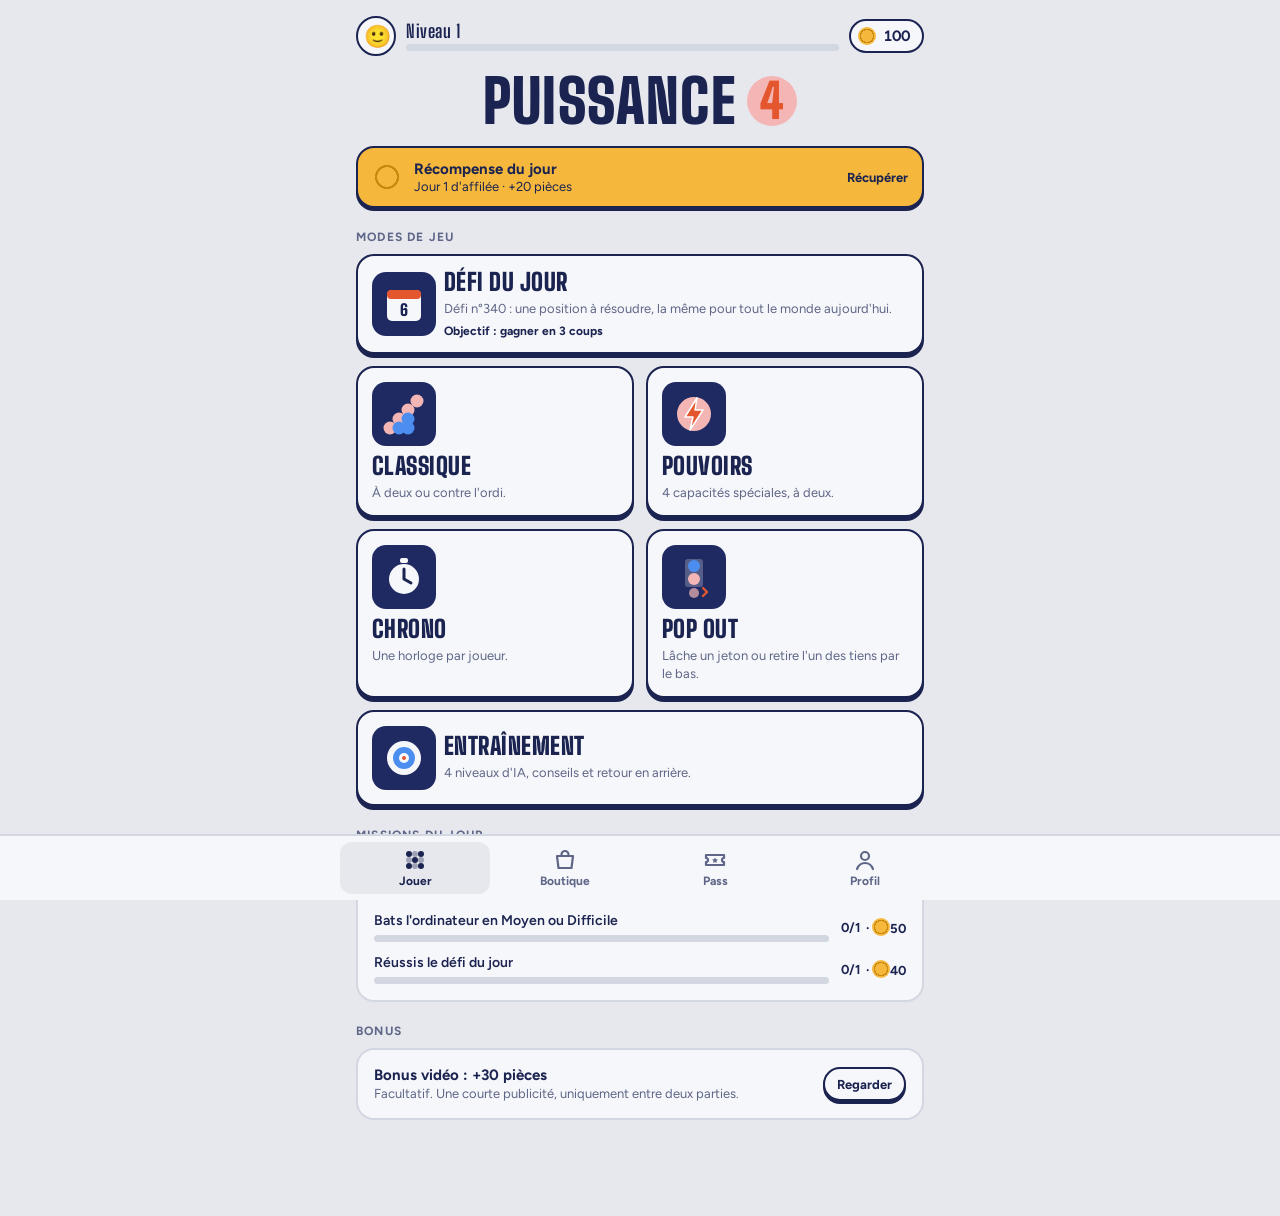
==== commit f3938cd5: "Ajouter le mode Pop Out, le niveau Expert, les sons, le thème sombre et le mode hors ligne - Mode Po" ====
--- a/index.html
+++ b/index.html
@@ -4,10 +4,16 @@
 <meta charset="utf-8">
 <meta name="viewport" content="width=device-width, initial-scale=1, viewport-fit=cover">
 <title>Puissance 4 Noa</title>
-<meta name="description" content="Puissance 4 gratuit : classique, pouvoirs, chrono, défi du jour et entraînement contre l'ordinateur.">
+<meta name="description" content="Puissance 4 gratuit : classique, pouvoirs, chrono, Pop Out, défi du jour et entraînement contre l'ordinateur.">
+<meta name="theme-color" content="#1F2A63">
+<link rel="manifest" href="manifest.webmanifest">
+<link rel="icon" href="icon.svg" type="image/svg+xml">
+<link rel="apple-touch-icon" href="icon.svg">
 <link rel="preconnect" href="https://fonts.googleapis.com">
 <link rel="stylesheet" href="https://fonts.googleapis.com/css2?family=Big+Shoulders+Display:wght@700;900&family=Figtree:wght@400;600;700&display=swap">
-<link rel="stylesheet" href="css/style.css?v=7">
+<link rel="stylesheet" href="css/style.css?v=15">
+<!-- Thème choisi appliqué avant l'affichage, pour éviter un flash clair -->
+<script>try { const t = JSON.parse(localStorage.getItem("p4noa:options") || "{}").theme; if (t && t !== "auto") document.documentElement.dataset.theme = t; } catch (e) { }</script>
 </head>
 <body>
 <div class="app" id="app">
@@ -77,6 +83,7 @@
         <p class="panel-note" id="trainingNote"></p>
       </div>
       <div class="mode-panel" id="dailyPanel" hidden></div>
+      <div class="mode-panel" id="popoutPanel" hidden></div>
 
       <div class="controls">
         <button class="btn" id="newGame">Nouvelle partie</button>
@@ -132,15 +139,15 @@
 <div class="toast" id="toast" role="status" hidden></div>
 <canvas id="fx" aria-hidden="true"></canvas>
 
-<script src="js/config.js?v=7"></script>
-<script src="js/engine.js?v=7"></script>
-<script src="js/ai.js?v=7"></script>
-<script src="js/daily.js?v=7"></script>
-<script src="js/catalog.js?v=7"></script>
-<script src="js/progress.js?v=7"></script>
-<script src="js/payments.js?v=7"></script>
-<script src="js/ui.js?v=7"></script>
-<script src="js/game.js?v=7"></script>
-<script src="js/app.js?v=7"></script>
+<script src="js/config.js?v=15"></script>
+<script src="js/engine.js?v=15"></script>
+<script src="js/ai.js?v=15"></script>
+<script src="js/daily.js?v=15"></script>
+<script src="js/catalog.js?v=15"></script>
+<script src="js/progress.js?v=15"></script>
+<script src="js/payments.js?v=15"></script>
+<script src="js/ui.js?v=15"></script>
+<script src="js/game.js?v=15"></script>
+<script src="js/app.js?v=15"></script>
 </body>
 </html>
--- a/css/style.css
+++ b/css/style.css
@@ -17,6 +17,14 @@
   --gold-deep: #C98A12;
   --good: #1F8A4C;
   --lock: #9AA0B8;
+  --edge: var(--ink);    /* ombre portée des boutons et cartes */
+  --on-gold: #1B2350;    /* texte sur fond doré, identique dans les deux thèmes */
+  --field: #fff;
+  --notice: #FFF4D6; --notice-line: #F0D58A;
+  --error: #FDE8E4; --error-line: #F2B8A8;
+  --prem: #FBEDE8; --prem-line: #F2C2B2;
+  --veil: rgba(230, 232, 238, .82);
+  --switch-on: var(--ink);
 
   --display: "Big Shoulders Display", "Arial Narrow", Impact, sans-serif;
   --body: "Figtree", system-ui, -apple-system, "Segoe UI", sans-serif;
@@ -24,6 +32,23 @@
   --cell: min(12.4vw, 66px);
   --pad: calc(var(--cell) * 0.22);
   color-scheme: light;
+}
+/* Thème sombre : automatique selon l'appareil, ou forcé dans Profil > Réglages */
+:root[data-theme="dark"] {
+  --table: #10142E; --ink: #E9ECF8; --card: #1A2045; --line: #2E3766; --muted: #9AA3C7;
+  --edge: #05081A; --good: #3CC57A; --field: #10142E;
+  --notice: #3A3015; --notice-line: #6B5A20; --error: #3D1E1A; --error-line: #7A3B30;
+  --prem: #3A2420; --prem-line: #7A4A3A; --veil: rgba(16, 20, 46, .85); --switch-on: #E4572E;
+  color-scheme: dark;
+}
+@media (prefers-color-scheme: dark) {
+  :root:not([data-theme="light"]) {
+    --table: #10142E; --ink: #E9ECF8; --card: #1A2045; --line: #2E3766; --muted: #9AA3C7;
+    --edge: #05081A; --good: #3CC57A; --field: #10142E;
+    --notice: #3A3015; --notice-line: #6B5A20; --error: #3D1E1A; --error-line: #7A3B30;
+    --prem: #3A2420; --prem-line: #7A4A3A; --veil: rgba(16, 20, 46, .85); --switch-on: #E4572E;
+    color-scheme: dark;
+  }
 }
 * { box-sizing: border-box; }
 html, body { background: var(--table); color: var(--ink); margin: 0; }
@@ -83,27 +108,27 @@
 .card { background: var(--card); border-radius: 18px; padding: 16px; border: 2px solid var(--line); }
 .btn {
   font: 700 14px var(--body); padding: 10px 18px; border-radius: 999px; border: 2px solid var(--ink);
-  background: var(--accent); color: #fff; cursor: pointer; box-shadow: 0 3px 0 var(--ink);
+  background: var(--accent); color: #fff; cursor: pointer; box-shadow: 0 3px 0 var(--edge);
   display: inline-flex; align-items: center; justify-content: center; gap: 6px; min-height: 42px;
 }
 .btn.secondary { background: var(--card); color: var(--ink); }
 .btn.dark { background: var(--ink); color: var(--card); }
 .btn.small { padding: 6px 12px; min-height: 34px; font-size: 13px; }
 .btn.block { width: 100%; }
-.btn:active:not(:disabled) { transform: translateY(2px); box-shadow: 0 1px 0 var(--ink); }
+.btn:active:not(:disabled) { transform: translateY(2px); box-shadow: 0 1px 0 var(--edge); }
 .btn:disabled { opacity: .45; cursor: default; box-shadow: none; }
 .tag {
   display: inline-block; font-size: 11px; font-weight: 700; letter-spacing: .06em; text-transform: uppercase;
   padding: 2px 7px; border-radius: 6px; background: var(--ink); color: var(--card);
 }
-.tag.test { background: #F5D547; color: var(--ink); }
+.tag.test { background: #F5D547; color: var(--on-gold); }
 .tag.premium { background: var(--accent); }
 .tag.lock { background: var(--line); color: var(--muted); }
 
 /* ---------- Accueil ---------- */
 .login-banner {
   width: 100%; display: flex; align-items: center; gap: 12px; text-align: left; cursor: pointer;
-  padding: 12px 14px; border-radius: 18px; border: 2px solid var(--ink); background: var(--gold); box-shadow: 0 3px 0 var(--ink);
+  padding: 12px 14px; border-radius: 18px; border: 2px solid var(--ink); background: var(--gold); color: var(--on-gold); box-shadow: 0 3px 0 var(--edge);
 }
 .login-banner b { display: block; font-size: 15px; }
 .login-banner span { font-size: 13px; }
@@ -112,11 +137,11 @@
 .modes { display: grid; grid-template-columns: repeat(2, minmax(0, 1fr)); gap: 12px; }
 .mode-card {
   text-align: left; cursor: pointer; background: var(--card); border: 2px solid var(--ink); border-radius: 18px;
-  padding: 14px; display: flex; flex-direction: column; gap: 8px; box-shadow: 0 4px 0 var(--ink); min-width: 0;
+  padding: 14px; display: flex; flex-direction: column; gap: 8px; box-shadow: 0 4px 0 var(--edge); min-width: 0;
   transition: transform .12s;
 }
 .mode-card:hover { transform: translateY(-2px); }
-.mode-card:active { transform: translateY(2px); box-shadow: 0 2px 0 var(--ink); }
+.mode-card:active { transform: translateY(2px); box-shadow: 0 2px 0 var(--edge); }
 .mode-card.wide { grid-column: 1 / -1; flex-direction: row; align-items: center; }
 .mode-card h3 { font-family: var(--display); font-weight: 900; font-size: 24px; text-transform: uppercase; letter-spacing: .02em; line-height: 1; }
 .mode-card p { margin: 0; color: var(--muted); font-size: 13px; line-height: 1.35; }
@@ -198,14 +223,23 @@
 .slot { display: grid; place-items: center; position: relative; }
 .front {
   position: absolute; inset: 0; z-index: 2; padding: var(--pad); border-radius: 18px; pointer-events: none;
-  box-shadow: inset 0 0 0 var(--pad) var(--board), 0 10px 0 var(--board-edge), 0 18px 30px rgba(20, 25, 60, .25);
+  box-shadow: inset 0 0 0 calc(var(--pad) + 1px) var(--board), 0 10px 0 var(--board-edge), 0 18px 30px rgba(20, 25, 60, .25);
   transition: box-shadow .3s;
 }
-.hole { background: radial-gradient(circle, transparent 40%, rgba(0, 0, 0, .28) 41%, var(--board) 44.5%); transition: background .3s; }
+.front::after { content: ""; position: absolute; inset: 0; border-radius: inherit; background: linear-gradient(160deg, rgba(255, 255, 255, .14), transparent 32%); }
+.col:not(:disabled):hover { background: linear-gradient(to bottom, rgba(255, 255, 255, .1), transparent 70%); }
+.hole { background: radial-gradient(circle, transparent 40%, rgba(0, 0, 0, .28) 41%, var(--board) 44.5%); box-shadow: 0 0 0 1px var(--board); transition: background .3s; }
 
 .disc { width: 80%; height: 80%; border-radius: 50%; position: relative; }
-.disc.p1 { background: radial-gradient(circle, var(--p1) 50%, var(--p1-deep) 52%, var(--p1-deep) 58%, var(--p1) 60%); box-shadow: inset 0 -3px 0 rgba(0, 0, 0, .12); }
-.disc.p2 { background: radial-gradient(circle, var(--p2) 50%, var(--p2-deep) 52%, var(--p2-deep) 58%, var(--p2) 60%); box-shadow: inset 0 -3px 0 rgba(0, 0, 0, .15); }
+.disc.p1, .disc.p2 { box-shadow: inset 0 -4px 0 rgba(0, 0, 0, .16), inset 0 3px 0 rgba(255, 255, 255, .3), 0 2px 4px rgba(0, 0, 0, .25); }
+.disc.p1 { background: radial-gradient(circle at 32% 28%, rgba(255, 255, 255, .6), transparent 28%), radial-gradient(circle, var(--p1) 50%, var(--p1-deep) 52%, var(--p1-deep) 58%, var(--p1) 60%); }
+.disc.p2 { background: radial-gradient(circle at 32% 28%, rgba(255, 255, 255, .5), transparent 28%), radial-gradient(circle, var(--p2) 50%, var(--p2-deep) 52%, var(--p2-deep) 58%, var(--p2) 60%); }
+/* Dernier coup joué : petit point au centre du jeton */
+.discs .disc.last::before { content: ""; position: absolute; inset: 40%; border-radius: 50%; background: rgba(255, 255, 255, .9); box-shadow: 0 0 0 2px rgba(0, 0, 0, .12); animation: pop .3s; }
+.board.over .disc.last::before { display: none; }
+/* Pop Out : le jeton du bas sort du plateau */
+.disc.popout { animation: popdown .3s ease-in forwards !important; }
+@keyframes popdown { to { transform: translateY(70%) scale(.5); opacity: 0; } }
 .discs .disc.drop { animation: fall var(--t, .45s) cubic-bezier(.5, 0, 1, 1) forwards, bounce .22s ease-out var(--t, .45s); }
 @keyframes fall { from { transform: translateY(var(--from)); } to { transform: translateY(0); } }
 @keyframes bounce { 0% { transform: translateY(0); } 40% { transform: translateY(-14%); } 100% { transform: translateY(0); } }
@@ -234,7 +268,7 @@
 .disc.explode { animation: explode .38s ease-in forwards !important; }
 @keyframes explode { 40% { transform: scale(1.35); filter: brightness(1.8); } to { transform: scale(0); opacity: 0; } }
 /* Le contour est dessiné à l'intérieur du jeton : la façade du plateau cache ce qui dépasse */
-.discs .disc.target { outline: 3px dashed #fff; outline-offset: -7px; animation: wobble .8s ease-in-out infinite; }
+.discs .disc.target { outline: 3px dashed rgba(27, 35, 80, .85); outline-offset: -7px; animation: wobble .8s ease-in-out infinite; }
 .discs .disc.selected { outline: 4px solid #fff; outline-offset: -7px; box-shadow: 0 0 0 40px rgba(27, 35, 80, .4) inset; }
 @keyframes wobble { 50% { transform: scale(.92); } }
 .disc.moving { transition: transform .38s cubic-bezier(.4, 0, .2, 1); z-index: 3; }
@@ -320,7 +354,7 @@
 .reward {
   border-radius: 12px; border: 2px solid var(--line); background: var(--card); padding: 8px; display: flex; align-items: center; gap: 8px; min-height: 52px; min-width: 0;
 }
-.reward.premium { border-color: #F2C2B2; background: #FBEDE8; }
+.reward.premium { border-color: var(--prem-line); background: var(--prem); }
 .reward.empty { background: transparent; border-style: dashed; }
 .reward .what { font-size: 13px; font-weight: 600; flex: 1; min-width: 0; line-height: 1.25; }
 .reward .ico { width: 30px; height: 30px; border-radius: 50%; flex: none; display: grid; place-items: center; font-size: 18px; }
@@ -336,7 +370,7 @@
 .stat span { color: var(--muted); font-size: 12px; font-weight: 600; }
 .locked-box { position: relative; }
 .locked-box .veil {
-  position: absolute; inset: 0; background: rgba(230, 232, 238, .82); backdrop-filter: blur(2px); border-radius: 16px;
+  position: absolute; inset: 0; background: var(--veil); backdrop-filter: blur(2px); border-radius: 16px;
   display: flex; flex-direction: column; align-items: center; justify-content: center; gap: 8px; text-align: center; padding: 12px;
 }
 .table-wrap { overflow-x: auto; }
@@ -347,7 +381,7 @@
 .ach { border: 2px solid var(--line); border-radius: 14px; padding: 10px 12px; background: var(--card); display: flex; gap: 10px; align-items: flex-start; }
 .ach .medal { width: 30px; height: 30px; border-radius: 50%; flex: none; background: var(--line); display: grid; place-items: center; font-weight: 900; color: var(--muted); }
 .ach.on { border-color: var(--ink); }
-.ach.on .medal { background: var(--gold); color: var(--ink); }
+.ach.on .medal { background: var(--gold); color: var(--on-gold); }
 .ach b { font-size: 13px; display: block; }
 .ach span { font-size: 12px; color: var(--muted); line-height: 1.3; display: block; }
 .premium-card { background: var(--ink); color: var(--card); border: 0; }
@@ -360,11 +394,11 @@
 .switch input { opacity: 0; width: 100%; height: 100%; margin: 0; position: absolute; cursor: pointer; z-index: 1; }
 .switch span { position: absolute; inset: 0; border-radius: 99px; background: var(--line); transition: background .2s; }
 .switch span::after { content: ""; position: absolute; top: 3px; left: 3px; width: 24px; height: 24px; border-radius: 50%; background: #fff; transition: transform .2s; box-shadow: 0 1px 3px rgba(0, 0, 0, .2); }
-.switch input:checked + span { background: var(--ink); }
+.switch input:checked + span { background: var(--switch-on); }
 .switch input:checked + span::after { transform: translateX(20px); }
 .switch input:focus-visible + span { outline: 3px solid var(--accent); outline-offset: 2px; }
 .field { display: flex; flex-direction: column; gap: 4px; font-size: 13px; font-weight: 600; }
-.field input { font: 15px var(--body); padding: 9px 12px; border-radius: 12px; border: 2px solid var(--line); background: #fff; color: var(--ink); }
+.field input { font: 15px var(--body); padding: 9px 12px; border-radius: 12px; border: 2px solid var(--line); background: var(--field); color: var(--ink); }
 .fields { display: grid; grid-template-columns: repeat(auto-fit, minmax(150px, 1fr)); gap: 10px; margin-bottom: 10px; }
 .history li { display: flex; justify-content: space-between; gap: 10px; padding: 8px 0; border-bottom: 1px solid var(--line); font-size: 13px; }
 .history ul { list-style: none; margin: 0; padding: 0; }
@@ -393,7 +427,7 @@
 @media (min-width: 640px) { .sheet-backdrop { align-items: center; } }
 .sheet {
   background: var(--card); border-radius: 22px; border: 2px solid var(--ink); width: 100%; max-width: 480px; max-height: 88vh; overflow-y: auto;
-  padding: 20px; box-shadow: 0 8px 0 var(--ink); animation: rise .25s ease-out;
+  padding: 20px; box-shadow: 0 8px 0 var(--edge); animation: rise .25s ease-out;
 }
 .sheet h2 { font-family: var(--display); font-weight: 900; font-size: 32px; text-transform: uppercase; letter-spacing: .02em; line-height: 1; margin-bottom: 6px; }
 .sheet .sub { color: var(--muted); margin: 0 0 14px; line-height: 1.45; }
@@ -403,12 +437,14 @@
 .seg { display: flex; background: var(--table); border-radius: 999px; padding: 4px; border: 2px solid var(--ink); }
 .seg button { flex: 1; border: 0; background: none; font: 600 14px var(--body); color: var(--ink); padding: 8px 10px; border-radius: 999px; cursor: pointer; }
 .seg button[aria-pressed="true"] { background: var(--ink); color: var(--card); }
+.seg button:disabled { opacity: .4; cursor: default; }
+.mode-panel .seg { max-width: 420px; margin: 0 auto; }
 .sheet .actions { display: flex; gap: 10px; flex-wrap: wrap; margin-top: 16px; }
 .sheet .actions .btn { flex: 1; }
 .rewards { list-style: none; padding: 0; margin: 0 0 6px; display: flex; flex-direction: column; gap: 8px; }
 .rewards li { display: flex; align-items: center; gap: 10px; font-weight: 600; background: var(--table); border-radius: 12px; padding: 8px 12px; }
-.notice { border-radius: 12px; padding: 10px 12px; background: #FFF4D6; border: 2px solid #F0D58A; font-size: 13px; line-height: 1.45; margin-top: 12px; }
-.notice.error { background: #FDE8E4; border-color: #F2B8A8; }
+.notice { border-radius: 12px; padding: 10px 12px; background: var(--notice); border: 2px solid var(--notice-line); font-size: 13px; line-height: 1.45; margin-top: 12px; }
+.notice.error { background: var(--error); border-color: var(--error-line); }
 .big-stars { font-size: 34px; letter-spacing: 6px; color: var(--gold-deep); text-align: center; margin: 4px 0 10px; }
 .big-stars .off { color: var(--line); }
 @keyframes fade { from { opacity: 0; } }
